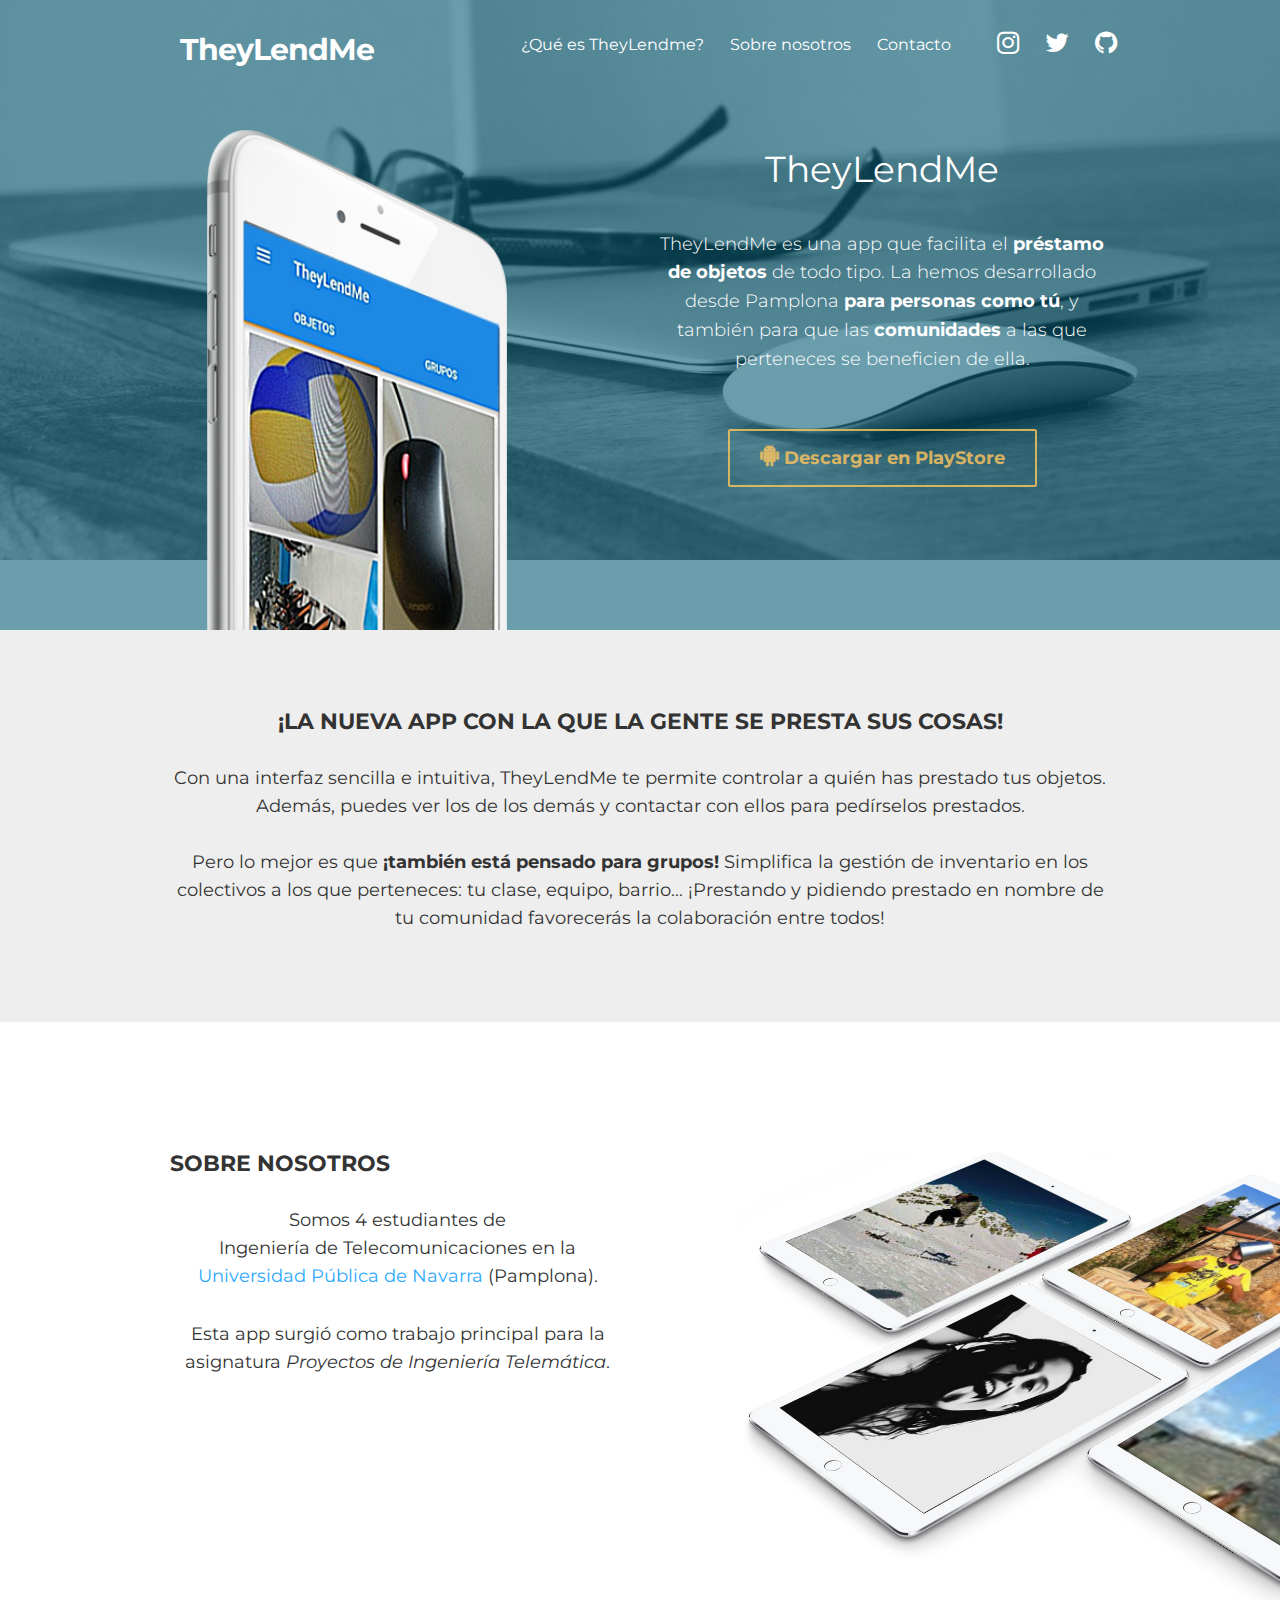
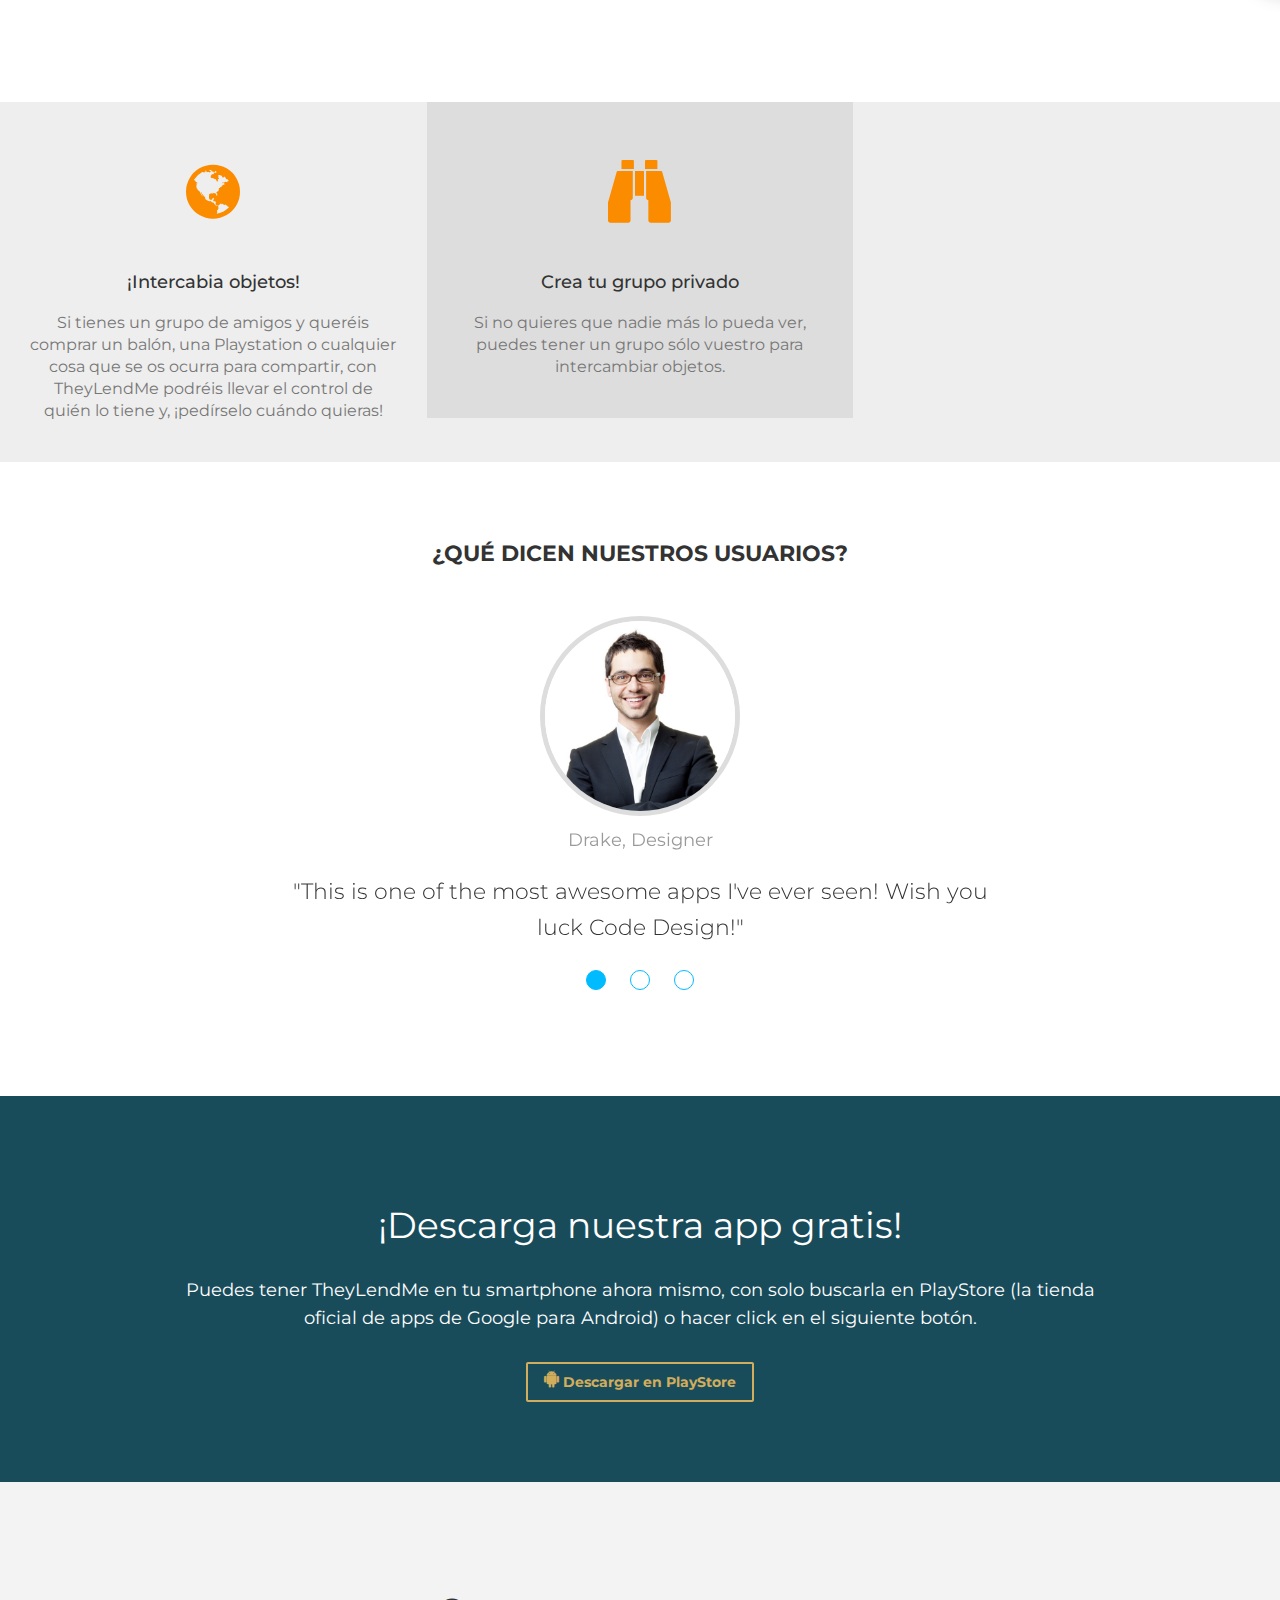
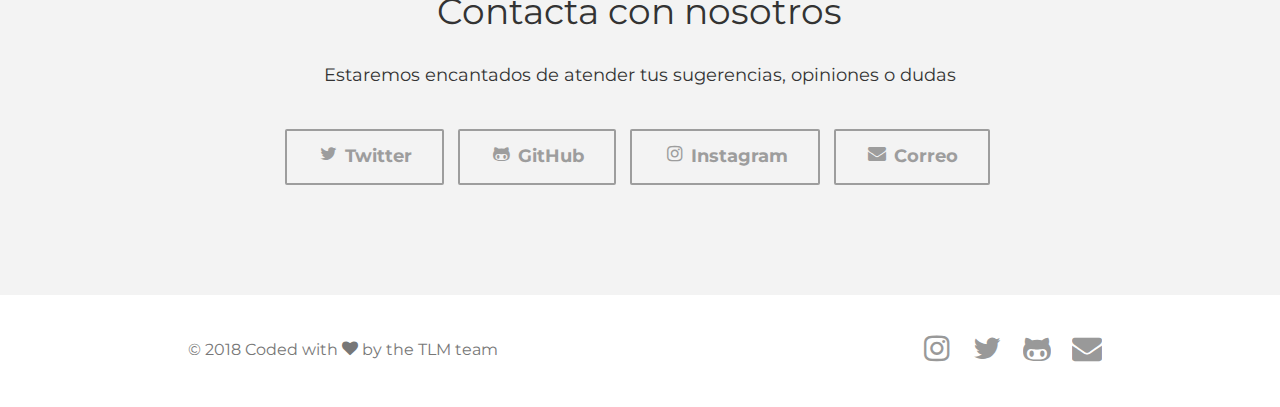
==== index.html @ 51af1e16 "Merge pull request #2 from calvo111979/patch-3" ====
<!doctype html>
<html lang="es">
<head>
	<meta charset="utf-8" />
	<link rel="icon" type="image/png" href="img/favicon.ico">
	<meta http-equiv="X-UA-Compatible" content="IE=edge,chrome=1" />
	
	<title>TheyLendMe</title>

	<meta content='width=device-width, initial-scale=1.0, maximum-scale=1.0, user-scalable=0' name='viewport' />
    <meta name="viewport" content="width=device-width" />
    <link href="css/bootstrap.css" rel="stylesheet" />
    <link href="css/landing-page.css" rel="stylesheet"/>
    <link href="https://maxcdn.bootstrapcdn.com/font-awesome/4.2.0/css/font-awesome.min.css" rel="stylesheet">
</head>

<body class="landing-page">

<nav class="navbar navbar-transparent navbar-top" role="navigation">
    <div class="container">
    <!-- Brand and toggle get grouped for better mobile display -->
    <div class="navbar-header">
      <button id="menu-toggle" type="button" class="navbar-toggle" data-toggle="collapse" data-target="#example">
        <span class="sr-only">Toggle navigation</span>
        <span class="icon-bar bar1"></span>
        <span class="icon-bar bar2"></span>
        <span class="icon-bar bar3"></span>
      </button>
      <a href="#">
                   <div class="logo-container">
                        <div class="logo">
                            <!-- you logо img -->
                        </div>
                        <div class="brand">
                         TheyLendMe
                        </div>
                    </div>
              </a>
    </div>

    <!-- Collect the nav links, forms, and other content for toggling -->
    <div class="collapse navbar-collapse" id="example" >
      <ul class="nav navbar-nav navbar-right">

              <li>
                  <a href="#que-es">
                      ¿Qué es TheyLendme?
                  </a>
              </li>
              <li>
                  <a href="#sobre-nosotros">
                      Sobre nosotros
                  </a>
              </li>
              <li>
                  <a href="#contacto">
                      Contacto
                  </a>
              </li>

            <li>
                <a href="https://instagram.com/theylendme"> 
                    <i class="fa fa-instagram"></i>
                </a>
            </li>
             <li>
                <a href="https://twitter.com/theylendme"> 
                    <i class="fa fa-twitter"></i>
                </a>
            </li>
              <li>
                <a href="https://github.com/theylendme"> 
                    <i class="fa fa-github"></i>
                </a>
            </li>
       </ul>
    </div><!-- /.navbar-collapse -->
  </div>
</nav>

    <div class="parallax filter-gradient blue" data-color="blue">
        <div class="parallax-background">
            <img src="img/bg.jpg">
        </div>
        <div class= "container"> 
            <div class="row">
                <div class="col-sm-5 hidden-xs">
                    <div class="parallax-image">
                        <img src="img/app.png"/>
                    </div>
                </div>
                <div class="col-sm-6 col-xs-offset-1">
                    <div class="description" style="text-align: center;">
                        <h2>TheyLendMe</h2>
                        <br>
                        <h5>TheyLendMe es una app que facilita el <b>préstamo de objetos</b> de todo tipo. La hemos desarrollado desde Pamplona <b>para personas como tú</b>, y también para que las <b>comunidades</b> a las que perteneces se beneficien de ella.</h5>
                    </div>
                    <div class="buttons" style="text-align: center;">
                        <a href="https://play.google.com/store/apps/details?id=com.TheyLendMe.tlm">
                            <button class="btn btn-success btn-lg">
                                <i class="fa fa-lg fa-android"></i> Descargar en PlayStore
                            </button>
                        </a>
                    </div>
                </div>
            </div>
        </div>
    </div>

    <div class="section section-gray section-clients" id="que-es">
        <div class="container text-center">
            <h4 class="header-text">¡La nueva app con la que la gente se presta sus cosas!</h4>
            <p>
              Con una interfaz sencilla e intuitiva, TheyLendMe te permite controlar a quién has prestado tus objetos. Además, puedes ver los de los demás y contactar con ellos para pedírselos prestados.
              <br><br>
              Pero lo mejor es que <b>¡también está pensado para grupos!</b> Simplifica la gestión de inventario en los colectivos a los que perteneces: tu clase, equipo, barrio... ¡Prestando y pidiendo prestado en nombre de tu comunidad favorecerás la colaboración entre todos!<br>
            </p>
        </div>
    </div>
    
    <div class="section section-presentation" id="sobre-nosotros">
        <div class="container">
            <div class="row">
                <div class="col-md-6">
                    <div class="description">
                            <h4 class="header-text">Sobre nosotros</h4>
                            <p style="text-align: center">Somos 4 estudiantes de<br>Ingeniería de Telecomunicaciones en la<br><a href="https://www.unavarra.es/">Universidad Pública de Navarra</a> (Pamplona).</p>
                            <p style="text-align: center">Esta app surgió como trabajo principal para la asignatura <i>Proyectos de Ingeniería Telemática</i>.<p>
                    </div>
                </div>
                <div class="col-md-5 col-md-offset-1 hidden-xs">
                    <img src="img/us.jpg"/>
                </div>
            </div>
        </div>
    </div> 

    <div class="section section-features section-no-padding">
        <div class="container-fluid">
            <div class="row">
                <div class="col-md-4 grayblock2">
                    <div class="card card-orange">
                        <div class="icon">
                            <i class="fa fa-globe"></i>
                        </div>
                        <div class="text">
                            <h4>¡Intercabia objetos!</h4>
                            <p>Si tienes un grupo de amigos y queréis comprar un balón, una Playstation o cualquier cosa que se os ocurra para compartir, con TheyLendMe podréis llevar el control de quién lo tiene y, ¡pedírselo cuándo quieras!</p>
                        </div>
                    </div>
                </div>
                <div class="col-md-4 grayblock">
                    <div class="card card-orange">
                        <div class="icon">
                            <i class="fa fa-binoculars"></i>
                        </div>
                        <h4>Crea tu grupo privado</h4>
                        <p>Si no quieres que nadie más lo pueda ver, puedes tener un grupo sólo vuestro para intercambiar objetos.</p>
                    </div>
		 </div>
            </div>
        </div>
    </div>



    <div class="section section-testimonial">
        <div class="container">
                <h4 class="header-text text-center">¿Qué dicen nuestros usuarios?</h4>
                <div id="carousel-example-generic" class="carousel fade" data-ride="carousel">
                  <!-- Wrapper for slides -->
                    <div class="carousel-inner" role="listbox">
                        <div class="item">
                            <div class="mask">
                                <img src="img/face1.jpg">
                            </div>
                            <div class="carousel-testimonial-caption">
                                    <p>Jay Z, Producer</p>
                                    <h3>"I absolutely love your app! It's truly amazing and looks awesome!"</h3>
                                    
                            </div>
                        </div>
                        <div class="item active">
                            <div class="mask">
                                <img src="img/face2.jpg">
                            </div>
                            <div class="carousel-testimonial-caption">
                                    <p>Drake, Designer</p>
                                    <h3>"This is one of the most awesome apps I've ever seen! Wish you luck Code Design!"</h3>
                                   
                            </div>
                        </div>
                        <div class="item">
                            <div class="mask">
                                <img src="img/face3.jpg">
                            </div>
                            <div class="carousel-testimonial-caption">
                                    <p>Jack Ross, Musician</p>
                                    <h3>"Loving this! Just picked it up the other day. Thank you for the work you put into this."</h3>
                                   
                            </div>
                        </div>
                    </div>
                     <ol class="carousel-indicators carousel-indicators-blue">
                        <li data-target="#carousel-example-generic" data-slide-to="0" class="active"></li>
                        <li data-target="#carousel-example-generic" data-slide-to="1"></li>
                        <li data-target="#carousel-example-generic" data-slide-to="2"></li>
                    </ol>
                </div>
        
        </div>
    </div>

    <div class="section section-no-padding">
        <div class="full-background filter-gradient blue" style="background-image:url('img/bg.jpg');">
            <div class="container">
                <div class="info">
                <h2>¡Descarga nuestra app gratis!</h2>
                <p>Puedes tener TheyLendMe en tu smartphone ahora mismo, con solo buscarla en PlayStore (la tienda oficial de apps de Google para Android) o hacer click en el siguiente botón.</p><br>
                <a href="https://play.google.com/store/apps/details?id=com.TheyLendMe.tlm" class="btn btn-success">
                    <i class="fa fa-lg fa-android"></i> <b>Descargar en PlayStore</b>
                </a>
                </div>
            </div>
        </div>
    </div>

<div class="section section-contact" id="contacto">
    <div class="container text-center">
        <div class="row">
            <div class="col-lg-10 col-lg-offset-1">
                <h2>Contacta con nosotros</h2>
                <p>Estaremos encantados de atender tus sugerencias, opiniones o dudas</p>
                <ul class="list-inline banner-social-buttons">
                    <li>
                        <a href="https://twitter.com/theylendme" class="btn btn-default btn-lg"><i class="fa fa-twitter fa-fw"></i> <span class="network-name">Twitter</span></a>
                    </li>
                    <li>
                        <a href="https://github.com/theylendme" class="btn btn-default btn-lg"><i class="fa fa-github-alt fa-fw"></i> <span class="network-name">GitHub</span></a>
                    </li>
                    <li>
                        <a href="https://instagram.com/theylendme" class="btn btn-default btn-lg"><i class="fa fa-instagram fa-fw"></i> <span class="network-name">Instagram</span></a>
                    </li>
                    <li>
                        <a href="mailto:theylendme@pm.me" class="btn btn-default btn-lg"><i class="fa fa-envelope fa-fw"></i> <span class="network-name">Correo</span></a>
                    </li>
                </ul>
            </div>
        </div>
    </div>
</div>
    
    <footer class="footer">
        <div class="container">
            <nav class="pull-left copyright">
                &copy; 2018 Coded with <i class="fa fa-heart"></i> by the TLM team</a>
            </nav>
            <div class="social-area pull-right">
                    <a href="https://instagram.com/theylendme" class="btn btn-social btn-simple"><i class="fa fa-instagram fa-fw"></i> <span class="network-name"></span></a>
                    <a href="https://twitter.com/theylendme" class="btn btn-social btn-simple"><i class="fa fa-twitter fa-fw"></i> <span class="network-name"></span></a>
                    <a href="https://github.com/theylendme" class="btn btn-social btn-simple"><i class="fa fa-github-alt fa-fw"></i> <span class="network-name"></span></a>
                    <span class="network-name"></span></a>
                    <a href="mailto:theylendme@pm.me" class="btn btn-social btn-simple"><i class="fa fa-envelope fa-fw"></i> <span class="network-name"></span></a>
            </div>
        </div>
    </footer>

</body>
    <script src="js/jquery-1.10.2.js" type="text/javascript"></script>
	<script src="js/jquery-ui-1.10.4.custom.min.js" type="text/javascript"></script>

	<script src="js/bootstrap.js" type="text/javascript"></script>

    <script type="text/javascript">
        var big_image;
        $().ready(function(){

            responsive = $(window).width();
            
            if (responsive >= 768){
                big_image = $('.parallax-background').find('img');
                console.log(big_image);
                $(window).on('scroll',function(){           
                    parallax();
                });
            }

            $('.selector').click(function() {
                SelectColor(this);
            });              
        });
        
       var parallax = function() {
            var current_scroll = $(this).scrollTop();
            
            oVal = ($(window).scrollTop() / 3); 
            big_image.css('top',oVal);
        };
    </script>
	<script src="js/SmoothScroll.js"></script>
</html>
---- css/landing-page.css ----
@import url(http://fonts.googleapis.com/css?family=Montserrat:400,700);
/*           Font Smoothing      */
h1, .h1, h2, .h2, h3, .h3, h4, .h4, h5, .h5, h6, .h6, p, .navbar, .brand, .btn-simple, a, .td-name, td {
  -moz-osx-font-smoothing: grayscale;
  -webkit-font-smoothing: antialiased;
  font-family:'Montserrat', sans-serif;
}

h1, .h1, h2, .h2, h3, .h3, h4, .h4 {
  font-weight: 400;
  margin: 30px 0 10px;
}

h1, .h1 {
  font-size: 52px;
}

h2, .h2 {
  font-size: 36px;
}

h3, .h3 {
  font-size: 28px;
  margin: 20px 0 10px;
}

h4, .h4 {
  font-size: 22px;
  line-height: 30px;
}

h5, .h5 {
  font-size: 18px;
  margin-bottom: 15px;
}

h6, .h6 {
  font-size: 14px;
  font-weight: 600;
  text-transform: uppercase;
}

p {
  font-size: 16px;
  line-height: 1.5;
}

/*     General overwrite     */
body {
  font-family:'Montserrat', sans-serif;
}

a {
  color: #2ca8ff;
}
a:hover, a:focus {
  color: #109cff;
  text-decoration: none;
}

a:focus, a:active {
  outline: 0;
}

.navbar {
  -webkit-transition: all 300ms linear;
  -moz-transition: all 300ms linear;
  -o-transition: all 300ms linear;
  -ms-transition: all 300ms linear;
  transition: all 300ms linear;
}


.btn {border-radius:2px!important;}

.btn-hover, i {
  -webkit-transition: all 150ms linear;
  -moz-transition: all 150ms linear;
  -o-transition: all 150ms linear;
  -ms-transition: all 150ms linear;
  transition: all 150ms linear;
}

.fa {
  text-align: center;
}

.fa:before {
vertical-align: middle;
}

.btn {
  border-width: 2px;
  background-color: transparent;
  font-weight: 400;
  opacity: 0.8;
  filter: alpha(opacity=80);
  padding: 8px 16px;
  border-color: #888888;
  color: #888888;
}
.btn:hover, .btn:focus, .btn:active, .btn.active, .open > .btn.dropdown-toggle {
  background-color: transparent;
  color: #777777;
  border-color: #777777;
}
.btn:disabled, .btn[disabled], .btn.disabled {
  background-color: transparent;
  border-color: #888888;
}
.btn.btn-fill {
  color: white;
  background-color: #888888;
  opacity: 1;
  filter: alpha(opacity=100);
}
.btn.btn-fill:hover, .btn.btn-fill:focus, .btn.btn-fill:active, .btn.btn-fill.active, .open > .btn.btn-fill.dropdown-toggle {
  background-color: #777777;
  color: white;
}
.btn.btn-fill .caret {
  border-top-color: white;
}
.btn .caret {
  border-top-color: #888888;
}
.btn:hover, .btn:focus {
  opacity: 1;
  filter: alpha(opacity=100);
  outline: 0 !important;
}
.btn:active, .btn.active, .open > .btn.dropdown-toggle {
  -webkit-box-shadow: none;
  box-shadow: none;
  outline: 0 !important;
}
.btn.btn-icon {
  padding: 8px;
}

.btn-primary {
  border-color: #3472f7;
  color: #3472f7;
}
.btn-primary:hover, .btn-primary:focus, .btn-primary:active, .btn-primary.active, .open > .btn-primary.dropdown-toggle {
  background-color: transparent;
  color: #1d62f0;
  border-color: #1d62f0;
}
.btn-primary:disabled, .btn-primary[disabled], .btn-primary.disabled {
  background-color: transparent;
  border-color: #3472f7;
}
.btn-primary.btn-fill {
  color: white;
  background-color: #3472f7;
  opacity: 1;
  filter: alpha(opacity=100);
}
.btn-primary.btn-fill:hover, .btn-primary.btn-fill:focus, .btn-primary.btn-fill:active, .btn-primary.btn-fill.active, .open > .btn-primary.btn-fill.dropdown-toggle {
  background-color: #1d62f0;
  color: white;
}
.btn-primary.btn-fill .caret {
  border-top-color: white;
}
.btn-primary .caret {
  border-top-color: #3472f7;
}

.btn-success {
  border-color: #ffc65d;
  color: #ffc65d;
}
.btn-success:hover, .btn-success:focus, .btn-success:active, .btn-success.active, .open > .btn-success.dropdown-toggle {
  background-color: transparent;
  color: #ffc65d;
  border-color: #ffc65d;
}
.btn-success:disabled, .btn-success[disabled], .btn-success.disabled {
  background-color: transparent;
  border-color: #ffc65d;
}
.btn-success.btn-fill {
  color: white;
  background-color: #ffc65d;
  opacity: 1;
  filter: alpha(opacity=100);
}
.btn-success.btn-fill:hover, .btn-success.btn-fill:focus, .btn-success.btn-fill:active, .btn-success.btn-fill.active, .open > .btn-success.btn-fill.dropdown-toggle {
  background-color: #ffc65d;
  color: white;
}
.btn-success.btn-fill .caret {
  border-top-color: white;
}
.btn-success .caret {
  border-top-color: #ffc65d;
}

.btn-info {
  border-color: #2ca8ff;
  color: #2ca8ff;
}
.btn-info:hover, .btn-info:focus, .btn-info:active, .btn-info.active, .open > .btn-info.dropdown-toggle {
  background-color: transparent;
  color: #109cff;
  border-color: #109cff;
}
.btn-info:disabled, .btn-info[disabled], .btn-info.disabled {
  background-color: transparent;
  border-color: #2ca8ff;
}
.btn-info.btn-fill {
  color: white;
  background-color: #2ca8ff;
  opacity: 1;
  filter: alpha(opacity=100);
}
.btn-info.btn-fill:hover, .btn-info.btn-fill:focus, .btn-info.btn-fill:active, .btn-info.btn-fill.active, .open > .btn-info.btn-fill.dropdown-toggle {
  background-color: #109cff;
  color: white;
}
.btn-info.btn-fill .caret {
  border-top-color: white;
}
.btn-info .caret {
  border-top-color: #2ca8ff;
}

.btn-warning {
  border-color: #FFA17F;
  color: #FFA17F;
}
.btn-warning:hover, .btn-warning:focus, .btn-warning:active, .btn-warning.active, .open > .btn-warning.dropdown-toggle {
  background-color: transparent;
  color: #ff967f;
  border-color: #ff967f;
}
.btn-warning:disabled, .btn-warning[disabled], .btn-warning.disabled {
  background-color: transparent;
  border-color: #ff9500;
}
.btn-warning.btn-fill {
  color: white;
  background-color: #FFA17F;
  opacity: 1;
  filter: alpha(opacity=100);
}
.btn-warning.btn-fill:hover, .btn-warning.btn-fill:focus, .btn-warning.btn-fill:active, .btn-warning.btn-fill.active, .open > .btn-warning.btn-fill.dropdown-toggle {
  background-color: #ff967f;
  color: white;
}
.btn-warning.btn-fill .caret {
  border-top-color: white;
}
.btn-warning .caret {
  border-top-color: #ff9500;
}

.btn-danger {
  border-color: #E01724;
  color: #E01724;
}
.btn-danger:hover, .btn-danger:focus, .btn-danger:active, .btn-danger.active, .open > .btn-danger.dropdown-toggle {
  background-color: transparent;
  color: #C91420;
  border-color: #C91420;
}
.btn-danger:disabled, .btn-danger[disabled], .btn-danger.disabled {
  background-color: transparent;
  border-color: #E01724;
}
.btn-danger.btn-fill {
  color: white;
  background-color: #E01724;
  opacity: 1;
  filter: alpha(opacity=100);
}
.btn-danger.btn-fill:hover, .btn-danger.btn-fill:focus, .btn-danger.btn-fill:active, .btn-danger.btn-fill.active, .open > .btn-danger.btn-fill.dropdown-toggle {
  background-color: #C91420;
  color: white;
}
.btn-danger.btn-fill .caret {
  border-top-color: white;
}
.btn-danger .caret {
  border-top-color: #E01724;
}

.btn-neutral {
  border-color: white;
  color: white;
}
.btn-neutral:hover, .btn-neutral:focus, .btn-neutral:active, .btn-neutral.active, .open > .btn-neutral.dropdown-toggle {
  background-color: transparent;
  color: white;
  border-color: white;
}
.btn-neutral:disabled, .btn-neutral[disabled], .btn-neutral.disabled {
  background-color: transparent;
  border-color: white;
}
.btn-neutral.btn-fill {
  color: white;
  background-color: white;
  opacity: 1;
  filter: alpha(opacity=100);
}
.btn-neutral.btn-fill:hover, .btn-neutral.btn-fill:focus, .btn-neutral.btn-fill:active, .btn-neutral.btn-fill.active, .open > .btn-neutral.btn-fill.dropdown-toggle {
  background-color: white;
  color: white;
}
.btn-neutral.btn-fill .caret {
  border-top-color: white;
}
.btn-neutral .caret {
  border-top-color: white;
}
.btn-neutral:active, .btn-neutral.active, .open > .btn-neutral.dropdown-toggle {
  background-color: white;
  color: #888888;
}
.btn-neutral.btn-fill, .btn-neutral.btn-fill:hover, .btn-neutral.btn-fill:focus {
  color: #888888;
}
.btn-neutral.btn-simple:active, .btn-neutral.btn-simple.active {
  background-color: transparent;
}

.btn:disabled, .btn[disabled], .btn.disabled {
  opacity: 0.5;
  filter: alpha(opacity=50);
}

.btn-round {
  border-width: 1px;
  border-radius: 30px !important;
  padding: 9px 18px;
}
.btn-round.btn-icon {
  padding: 9px;
}

.btn-simple {
  border: 0;
  font-size: 16px;
  padding: 8px 16px;
}
.btn-simple.btn-icon {
  padding: 8px;
}

.btn-lg {
  font-size: 18px;
  border-radius: 6px;
  padding: 14px 30px;
  font-weight: 700;
}
.btn-lg.btn-round {
  padding: 15px 30px;
}
.btn-lg.btn-simple {
  padding: 16px 30px;
}

.btn-sm {
  font-size: 12px;
  border-radius: 3px;
  padding: 5px 10px;
}
.btn-sm.btn-round {
  padding: 6px 10px;
}
.btn-sm.btn-simple {
  padding: 7px 10px;
}

.btn-xs {
  font-size: 12px;
  border-radius: 3px;
  padding: 1px 5px;
}
.btn-xs.btn-round {
  padding: 2px 5px;
}
.btn-xs.btn-simple {
  padding: 3px 5px;
}

.btn-wd {
  min-width: 140px;
}

.btn-group.select {
  width: 100%;
}

.btn-group.select .btn {
  text-align: left;
}

.btn-group.select .caret {
  position: absolute;
  top: 50%;
  margin-top: -1px;
  right: 8px;
}

.fa-lg {
  vertical-align: 0!important;
}

.section {
  padding: 30px 0;
  position: relative;
  background-color: #FFFFFF;
}

.section-gray {
  background-color: #EEEEEE;
}

.section-white {
  background-color: #FFFFFF;
}

.navbar-header {
	padding: 10px 0; 
}

.navbar {
  border: 0;
  font-size: 16px;
}
.navbar .navbar-brand {
  font-weight: 600;
  margin: 5px 0px;
  padding: 20px 15px;
  font-size: 20px;
}
.navbar .navbar-nav > li > a {
  padding: 10px 10px;
  margin: 15px 3px;
}
.navbar .navbar-nav > li > a.btn {
  margin: 15px 3px;
  padding: 8px 16px;
}
.navbar .navbar-nav > li > a.btn-round {
  margin: 16px 3px;
}
.navbar .navbar-nav > li > a [class^="fa"] {
  font-size: 26px;
  position: relative;
  top: -5px;
  left: 20px;
}
.navbar .btn {
  margin: 15px 3px;
  font-size: 14px;
}
.navbar .btn-simple {
  font-size: 16px;
}

.navbar-transparent a{
  color: white;
  opacity: 1;
  filter: alpha(opacity=100);
}
.navbar-transparent a:hover {
  opacity: 0.8;
  filter: alpha(opacity=80);
}

.navbar-transparent .navbar-nav > .active > a,
.navbar-transparent .navbar-nav > .active > a:hover,
.navbar-transparent .navbar-nav > .active > a:focus,
.navbar-transparent .navbar-nav > li > a:hover,
.navbar-transparent .navbar-nav > li > a:focus, [class*="navbar-ct"] .navbar-nav > .active > a,
[class*="navbar-ct"] .navbar-nav > .active > a:hover,
[class*="navbar-ct"] .navbar-nav > .active > a:focus,
[class*="navbar-ct"] .navbar-nav > li > a:hover,
[class*="navbar-ct"] .navbar-nav > li > a:focus {
  background-color: transparent;
  border-radius: 3px;
  color: white;
}
.navbar-transparent .navbar-nav > .dropdown > a .caret,
.navbar-transparent .navbar-nav > .dropdown > a:hover .caret,
.navbar-transparent .navbar-nav > .dropdown > a:focus .caret, [class*="navbar-ct"] .navbar-nav > .dropdown > a .caret,
[class*="navbar-ct"] .navbar-nav > .dropdown > a:hover .caret,
[class*="navbar-ct"] .navbar-nav > .dropdown > a:focus .caret {
  border-bottom-color: white;
  border-top-color: white;
}
.navbar-transparent .navbar-nav > .open > a,
.navbar-transparent .navbar-nav > .open > a:hover,
.navbar-transparent .navbar-nav > .open > a:focus, [class*="navbar-ct"] .navbar-nav > .open > a,
[class*="navbar-ct"] .navbar-nav > .open > a:hover,
[class*="navbar-ct"] .navbar-nav > .open > a:focus {
  background-color: transparent;
  color: white;
  opacity: 1;
  filter: alpha(opacity=100);
}
.navbar-transparent .btn-default, [class*="navbar-ct"] .btn-default {
  color: white;
  border-color: white;
}
.navbar-transparent .btn-default.btn-fill, [class*="navbar-ct"] .btn-default.btn-fill {
  color: #9a9a9a;
  background-color: white;
  opacity: 0.9;
  filter: alpha(opacity=90);
}
.navbar-transparent .btn-default.btn-fill:hover,
.navbar-transparent .btn-default.btn-fill:focus,
.navbar-transparent .btn-default.btn-fill:active,
.navbar-transparent .btn-default.btn-fill.active,
.navbar-transparent .open .dropdown-toggle.btn-fill.btn-default, [class*="navbar-ct"] .btn-default.btn-fill:hover,
[class*="navbar-ct"] .btn-default.btn-fill:focus,
[class*="navbar-ct"] .btn-default.btn-fill:active,
[class*="navbar-ct"] .btn-default.btn-fill.active,
[class*="navbar-ct"] .open .dropdown-toggle.btn-fill.btn-default {
  border-color: white;
  opacity: 1;
  filter: alpha(opacity=100);
}

.navbar-transparent .dropdown-menu .divider {
  background-color: rgba(255, 255, 255, 0.2);
}

.footer {
  background-color: white;
  line-height: 20px;
}
.footer nav > ul {
  list-style: none;
  margin: 0;
  padding: 0;
  font-weight: normal;
}
.footer nav > ul a:not(.btn) {
  color: #9a9a9a;
  display: block;
  margin-bottom: 3px;
}
.footer nav > ul a:not(.btn):hover, .footer nav > ul a:not(.btn):focus {
  color: #777777;
}
.footer .social-area {
  text-align: center;
}
.footer .social-area h5 {
  padding-bottom: 15px;
}
.footer .social-area > a:not(.btn) {
  color: #9a9a9a;
  display: inline-block;
  vertical-align: top;
  padding: 10px 5px;
  font-size: 20px;
  font-weight: normal;
  line-height: 20px;
  text-align: center;
}
.footer .social-area > a:not(.btn):hover, .footer .social-area > a:not(.btn):focus {
  color: #777777;
}
.footer .copyright {
  color: #777777;
  padding: 10px 15px;
  margin: 15px 3px;
  line-height: 20px;
  text-align: center;
  font-size: 16px;
}
.footer hr {
  border-color: #dddddd;
}
.footer .title {
  color: #777777;
}

.footer:not(.footer-big) nav > ul {
  font-size: 16px;
}
.footer:not(.footer-big) nav > ul li {
  margin-left: 20px;
  float: left;
}
.footer:not(.footer-big) nav > ul a {
  padding: 10px 0px;
  margin: 15px 10px 15px 0px;
}

.footer-default {
  background-color: whitesmoke;
}

.btn-social {
  opacity: 0.85;
  padding: 8px 9px;
}
.btn-social .fa {
  font-size: 18px;
  vertical-align: middle;
  display: inline-block;
}
.btn-social.btn-simple {
  padding: 20px 5px;
  font-size: 16px;
}
.btn-social.btn-simple .fa {
  font-size: 30px;
  position: relative;
  top: -2px;
  width: 36px;
}


.border-top{
  border-top: 1px solid #e2e2e2;
}

.parallax .parallax-image  {
  width: 100%;
  position: relative;
  height: 100%;
 
}


.landing-page p{
  margin-top: 30px;
  line-height: 28px;
  font-size: 18px;
  font-weight: 400;
}
.landing-page .section-description h5 {
  margin-top: 40px;
}
.landing-page .img-container {
  border-radius: 10px;
  overflow: hidden;
}
.landing-page .img-container img {
  width: 100%;
}
.landing-page .section-testimonials .carousel-control {
  left: -70px;
}
.landing-page .section-testimonials .carousel-control .fa {
  top: 40%;
}
.landing-page .section-testimonials .carousel-control.right {
  right: -40px;
  left: auto;
}
.landing-page .section-clients {
  padding: 80px 0;
}
.landing-page .section-clients .info .icon {
  background: transparent;
}
.landing-page .section-clients .icon i {
  color: #AAAAAA;
}
.landing-page .section-clients h3 {
  margin-top: 10px;
}
.landing-page .social-line {
  border-bottom: 1px solid #dddddd;
}


.landing-page .carousel-indicators {
  bottom: -50px;
}
.landing-page .carousel-indicators li {
  margin: 1px 10px;
  border-color: #888888;
}
.landing-page .carousel-indicators .active{
  background-color: #888888;
  margin: 1px 10px;
}
.landing-page .carousel-indicators.carousel-indicators-blue li {
  border-color: #00bbff;
}
.landing-page .carousel-indicators.carousel-indicators-blue .active {
  background-color: #00bbff;
}
.landing-page .carousel-indicators.carousel-indicators-green li {
  border-color: #3ABE41;
}
.landing-page .carousel-indicators.carousel-indicators-green .active {
  background-color: #3ABE41;
}
.landing-page .carousel-indicators.carousel-indicators-orange li {
  border-color: #FFA17F;
}
.landing-page .carousel-indicators.carousel-indicators-orange .active {
  background-color: #FFA17F;
}
.landing-page .carousel-indicators.carousel-indicators-red li {
  border-color: #E01724;
}
.landing-page .carousel-indicators.carousel-indicators-red .active {
  background-color: #E01724;
}
.landing-page .carousel-inner > .item > img,
.landing-page .carousel-inner > .item > a > img {
  display: block;
  margin: 0 auto;
  height: auto;
}
.landing-page .carousel.fade {
  opacity: 1;
}
.landing-page .carousel.fade .item {
  -moz-transition: opacity ease-in-out .7s;
  -o-transition: opacity ease-in-out .7s;
  -webkit-transition: opacity ease-in-out .7s;
  transition: opacity ease-in-out .7s;
  left: 0 !important;
  opacity: 0;
  top: 0;
  position: absolute;
  width: 100%;
  display: block !important;
  z-index: 1;
}
.landing-page .carousel.fade .item:first-child {
  top: auto;
  position: relative;
}
.landing-page .carousel.fade .item.active {
  opacity: 1;
  -moz-transition: opacity ease-in-out .7s;
  -o-transition: opacity ease-in-out .7s;
  -webkit-transition: opacity ease-in-out .7s;
  transition: opacity ease-in-out .7s;
  z-index: 2;
}


.carousel-indicators li.active {
  width: 20px;
  height: 20px;
  margin: 0;
}

.carousel-indicators li {
  width: 20px;
  height: 20px;
  margin: 0;
}


.logo-container .logo{
    overflow: hidden;
    border-radius: 50%;
    border: 0px solid #333333;
    width: 50px; 
    float: left;
}

.logo-container .brand{
    color: #FFFFFF;
    line-height: 30px;
    float: left;
    margin-left: 10px;
    margin-top: 5px;
    height: 50px;
	font-size: 30px;
	letter-spacing: -1px;
	font-weight: 700;
}
.logo-container{
    margin-top: 10px;
}
.logo-container .logo img{
    width: 100%;
}

.landing-page .container, .landing-page-2 .container, .landing-page-3 .container{
  max-width: 970px;
} 

 .header-text{
      text-transform: uppercase;
      font-weight: 700;
      color: #333;
      margin: 0 0 20px;
      font-size: 22px;
      position: relative;
      line-height: 24px;
}

.landing-page .navbar-top {
  position: absolute;
  top: 0;
  right: 0;
  left: 0;
  z-index: 1030;
}

.landing-page .parallax {
  width: 100%;
  height: 630px;
  overflow: hidden;
  display: block;
  background-size: 100%;
}

.landing-page .parallax .container{
  z-index: 2;
  position: absolute;
  top: 0;
  margin-left: auto;
  margin-right: auto;
  left: 0;
  right: 0;
}

.filter-gradient{
  position: relative;
}
.filter-gradient:after{
    background-size: 2000px;
    position: absolute;
    left: 0;
    top: 0;
    width: 100%;
    height: 100%;
    display: block;
    z-index: 1;
    content: "";
}
.filter-gradient.gray:after{
  background: rgba(0, 0, 0, 0.6) ;
  filter:progid:DXImageTransform.Microsoft.gradient(startColorstr=#99000000,endColorstr=#99000000);
}
.filter-gradient.blue:after{
  background: rgba(8, 93, 118, 0.6);
  filter:progid:DXImageTransform.Microsoft.gradient(startColorstr=#99085D76,endColorstr=#99085D76);
}
.filter-gradient.green:after{
  background: rgba(32, 84, 21, 0.6);
  filter:progid:DXImageTransform.Microsoft.gradient(startColorstr=#99205415,endColorstr=#99205415);
}
.filter-gradient.orange:after{
  background: rgba(116, 43, 17, 0.6);
  filter:progid:DXImageTransform.Microsoft.gradient(startColorstr=#99742B11,endColorstr=#99742B11);
}
.filter-gradient.red:after{
  background: rgba(169, 10, 10, 0.6);
  filter:progid:DXImageTransform.Microsoft.gradient(startColorstr=#99A90A0A,endColorstr=#99A90A0A);
}

.section-no-padding{
  padding-bottom: 0;
}
.landing-page .footer{
  padding: 20px 0;
}
.landing-page .parallax .parallax-background{
  position: relative;
  z-index: 1;
  width: 100%;
  height: 100%;
}
.landing-page .parallax .parallax-background img{
  width: 100%;
  height: auto;
  position: relative;
}
.landing-page .parallax .parallax-image{
  width: 300px;
  margin: 0 auto;
  padding-top: 130px;
}

.landing-page .parallax .parallax-image img {
  width: 100%;
  height: auto;
}

.landing-page .parallax .parallax-image .screen {
  position: absolute;
  z-index: 3;
}

.landing-page .parallax .description{
  padding-top: 120px;
  color: white;
}

.landing-page .parallax .description h5 {
  line-height: 1.6;
  font-weight: 300;
}

.landing-page .parallax .buttons{
  width: 100%;
  display: inline-block;
  margin-top: 40px;
  }

  .landing-page .parallax .buttons .btn-simple{
    font-size: 30px;
  }

  .landing-page .logos {
    width: 100%;
    margin: 0 auto;
    text-align: center;
  }
  .landing-page .logos ul{
    display: block;
    width: 100%;
    margin: 0px auto;
    padding-top: 48px;
  }
   .landing-page .logos li{
    display: inline-block;
    margin: 0 17px;
   }

   .landing-page .section-presentation {
    overflow: hidden;
    width: 100%;
    margin-top: 30px;
   }

   .landing-page .section-presentation img{
    height: 460px;
   }

   .landing-page .section-presentation{
    margin: 100px 0 60px;

   }

   .landing-page .section-presentation .iphone-presentation {
    position: relative;
    margin: 0 auto;
    width: 100%;
    height: auto;
   }

   .landing-page .full-background {
    background-position: 50% 50%;
    background-repeat: no-repeat;
    background-attachment: fixed;
    background-size: cover;
    background-color: #333;
    color: white;
    width: 100%;
    text-align: center;
   }
 
   .landing-page .full-background .info{
    position: relative;
    z-index: 20;
    padding: 80px 0;

  }
  .landing-page .full-background .info h1{
    font-size: 40px;
    font-weight: 300;
  }

   .landing-page .full-background .info  a{
    position: relative;
    z-index: 10;
    
    }

   .landing-page .full-background .info .btn-lg{
    margin-top: 40px;
    padding: 14px 80px;
   }

.section-demo {
  background: rgba(238, 238, 238, 0.5);
  padding: 150px 0 100px;
}

   .landing-page .section-demo a{
    margin-top: 20px;
   }

   .landing-page .carousel-inner{

  }

.landing-page .section-features {
  background: #eee;
}

   .landing-page .section-features {
        padding: 0;
        text-align: center;
   }
   .grayblock {
     background:rgba(204, 204, 204, 0.5);
     padding:30px;
   }
    .grayblock2 {
      padding:30px;
}

   .landing-page .section-features .card .icon i{
        font-size: 63px;
        color: #9a9a9a;
        width: 85px;
        height: 85px;
        line-height: 80px;
        text-align: center;
        border-radius: 50%;
        margin: 0 auto;
        margin-top: 20px;
   }#E01724

    .landing-page .section-features .card.card-blue{ 
      border-color: #CCE7F5;
    }
    .landing-page .section-features .card.card-blue .icon i{
      color:#00bbff;
    }
    .landing-page .section-features .card.card-green{
      border-color: #BDF8C0;
    }
    .landing-page .section-features .card.card-green .icon i{
      color:#3ABE41;
    }
    .landing-page .section-features .card.card-orange{ 
      border-color: #fb8c00;
    }
    .landing-page .section-features .card.card-orange .icon i{
      color:#fb8c00;
    }
     .landing-page .section-features .card.card-red{ 
      border-color: #FFBFC3;
    }
    .landing-page .section-features .card.card-red .icon i{
      color:#E01724;
    }
    .landing-page .section-features .card  h4{
        font-weight: 500;
        font-size: 18px;
        margin: 30px 0 -15px;
   }

   .landing-page .section-features .card  p{
        font-size: 16px;
        line-height: 22px;
        color: #777;
   }


   .landing-page .section-testimonial{
    position: relative;
    width: 100%;
    padding: 80px 0 50px;
  }
  .landing-page .section-testimonial .carousel{
    margin-top: 50px;
    
  }
    .landing-page .section-testimonial .carousel-inner .item .mask{
      width: 200px;
      height: 200px;
      border-radius: 50%;
      border: 5px solid #ddd;
      overflow: hidden;
      display: block;
      margin: 0 auto;
    }

   .landing-page .section-testimonial .carousel-inner .item img{
      width: 100%;
      height: auto;
      display: block;
   }

   .landing-page .section-testimonial .carousel-inner .item .carousel-testimonial-caption{
    text-align: center;
    max-width: 700px;
    margin: 0 auto;
   }

   .landing-page .section-testimonial .carousel-inner  h3{
    font-weight: 300;
    font-size: 22px;
    line-height: 36px;
   }

   .landing-page .section-testimonial .carousel-inner  p{
    margin-top: 10px;
    color: #9a9a9a;
   }

   .landing-page .section-testimonial .carousel-control {
    color: #333;
    text-shadow: none;
   }

.carousel.fade {
  margin-bottom: 60px;
}

   .landing-page .carousel.fade {
  opacity: 1;
}
.landing-page .carousel.fade .item {
  -moz-transition: opacity ease-in-out .7s;
  -o-transition: opacity ease-in-out .7s;
  -webkit-transition: opacity ease-in-out .7s;
  transition: opacity ease-in-out .7s;
  left: 0 !important;
  opacity: 0;
  top: 0;
  position: absolute;
  width: 100%;
  display: block !important;
  z-index: 1;
}
.landing-page .carousel.fade .item:first-child {
  top: auto;
  position: relative;
}
.landing-page .carousel.fade .item.active {
  opacity: 1;
  -moz-transition: opacity ease-in-out .7s;
  -o-transition: opacity ease-in-out .7s;
  -webkit-transition: opacity ease-in-out .7s;
  transition: opacity ease-in-out .7s;
  z-index: 2;
}

.landing-page .section-contact {
  position: relative;
  padding: 80px 0 80px;
  background-color: rgba(238, 238, 238, 0.7);
}

.banner-social-buttons {
  padding-top:30px;
}

@media (max-width: 767px){
  .nav > li{
    text-align: center;
  }
  .navbar-toggle .icon-bar{
    background: white;
  }
  .navbar-toggle{
    padding: 16px 10px;
  }
  .logo-container .logo{
    margin-left: 20px;
  }
  .landing-page .wrapper{
    text-align: center;
  }
  .landing-page .navbar-top{
    background: rgba(0, 0, 0, 0.75);
  }
  .landing-page .parallax {
    height: 560px;
    text-align: center;
  }

  .landing-page .parallax {
    background: #000;
  }

  .landing-page .parallax .parallax-background img {
    display: none;
  }


  .btn-lg {
    font-size: 16px;
    padding: 14px 10px;
  }


  h5, .h5 {
    font-size: 20px;
  }

  .col-xs-offset-1 {
    margin-left: 0;
  }

  .landing-page .parallax .description{
    padding-top: 100px;
  }
  .landing-page .parallax .buttons{
    margin: 20px 0;
  }
  .landing-page .logos li{
    display: block;
    margin-top: 10px;
  }
  .landing-page .logos ul{
    padding-top: 20px;
  }
  .landing-page .section-presentation{
    margin: 0;
  }
  .landing-page .section-presentation{
    height: auto;
  }
  .landing-page .carousel-indicators{
  /*  bottom: -30px;  */
  }
  .landing-page .carousel{
    min-height: 210px;
  }
  .footer nav.pull-left, .footer:not(.footer-big) nav > ul li, .pull-right {
    float: none !important;
  }

}

@media (min-width: 768px){
    .landing-page .navbar-top{
        padding-top: 10px;
    }
}


@media (max-width: 992px){
  .section-demo {
    text-align: center;
  }
}



.fixed-plugin{
    position: fixed;
    top:30px;
    right: 40px;
    z-index: 1031;
}
.fixed-plugin .fa-cog{
    color: #ccc;
    width: 100%;
}
.fixed-plugin .dropdown-menu {
  right: -10px;
  left: auto;
  top: 40px;
}
.fixed-plugin .dropdown-menu:after, .fixed-plugin .dropdown-menu:before{
    right: 10px;
    margin-left: auto;
    left: auto;
}
.fixed-plugin .fa-circle-thin{
    color: #FFFFFF;
}
.fixed-plugin .active .fa-circle-thin{
    color: #00bbff;
}
.fixed-plugin .dropdown-menu > li > a{
    padding-left: 10px;
    padding-right: 10px;
}

.fixed-plugin .dropdown-menu > .active > a, .fixed-plugin .dropdown-menu > .active > a:hover, .fixed-plugin .dropdown-menu > .active > a:focus{
    background: none;
    color: #777777;
}


.fixed-plugin li.active div {
  border: 8px solid #ccc;
}

.fixed-plugin .btn{
    margin: 10px 15px 0;
    color: #FFFFFF;
}
.fixed-plugin .btn:hover{
    color: #FFFFFF;
}
.fixed-plugin .badge{
    cursor: pointer;
    margin-right: 5px;
    position: relative;
    top: 5px;
    display: inline-block;
}
.fixed-plugin .badge.active, .fixed-plugin .badge:hover{
    border-color: #00bbff;
}

.dropdown-menu > li > a:hover, .dropdown-menu > li > a:focus {
  background-color: transparent;
}

@media (max-width:1170px){
    .fixed-plugin{
        top: 90px;
        right: 10px;
    }
    .main .container{
        margin-bottom: 50px;
    }
    #video_background{
        display: none;
    }

}


@media (min-width: 768px){
    .navbar-form {
        margin-top: 21px;
        margin-bottom: 21px;
        padding-left: 5px;
        padding-right: 5px;
    }
    .navbar-nav > li > .dropdown-menu, .dropdown-menu{
        display: block;
        margin: 0;
        padding: 10px;
        z-index: 9000;
        position: absolute;
        -webkit-border-radius: 2px;
        box-shadow: 1px 2px 3px rgba(0, 0, 0, 0.125);
        border-radius: 2px;
        -webkit-box-sizing: border-box;
        -moz-box-sizing: border-box;
        box-sizing: border-box;
        opacity: 0;
        -ms-filter: "alpha(opacity=0)";
        -webkit-filter: alpha(opacity=0);
        -moz-filter: alpha(opacity=0);
        -ms-filter: alpha(opacity=0);
        -o-filter: alpha(opacity=0);
        filter: alpha(opacity=0);
        -webkit-transform: scale(0);
        -moz-transform: scale(0);
        -o-transform: scale(0);
        -ms-transform: scale(0);
        transform: scale(0);
        -webkit-transition: all 300ms cubic-bezier(0.34, 1.61, 0.7, 1);
        -moz-transition: all 300ms cubic-bezier(0.34, 1.61, 0.7, 1);
        -o-transition: all 300ms cubic-bezier(0.34, 1.61, 0.7, 1);
        -ms-transition: all 300ms cubic-bezier(0.34, 1.61, 0.7, 1);
        transition: all 300ms cubic-bezier(0.34, 1.61, 0.7, 1);
    
    }
    .navbar-nav > li.open > .dropdown-menu, .open .dropdown-menu{
        -webkit-transform-origin: 29px -50px;
        -moz-transform-origin: 29px -50px;
        -o-transform-origin: 29px -50px;
        -ms-transform-origin: 29px -50px;
        transform-origin: 29px -50px;
        -webkit-transform: scale(1);
        -moz-transform: scale(1);
        -o-transform: scale(1);
        -ms-transform: scale(1);
        transform: scale(1);
        opacity: 1;
        -ms-filter: none;
        -webkit-filter: none;
        -moz-filter: none;
        -ms-filter: none;
        -o-filter: none;
        filter: none;
    }
    .dropdown-menu:before{
        border-bottom: 11px solid rgba(0, 0, 0, 0.2);
        border-left: 11px solid rgba(0, 0, 0, 0);
        border-right: 11px solid rgba(0, 0, 0, 0);
        content: "";
        display: inline-block;
        position: absolute;
        left: 100%;
        margin-left: -60%;
        top: -11px;
    }
    .dropdown-menu:after {
        border-bottom: 11px solid #FFFFFF;
        border-left: 11px solid rgba(0, 0, 0, 0);
        border-right: 11px solid rgba(0, 0, 0, 0);
        content: "";
        display: inline-block;
        position: absolute;
        left: 100%;
        margin-left: -60%;
        top: -10px;
    }
    
}

@media (max-width: 520px)
{

  h5, .h5 {
    font-size: 16px;
    margin-bottom: 10px;
  }
}


ul.banner-social-buttons {
  margin-top: 0;
}

ul.banner-social-buttons li {
  margin-bottom: 20px;

}

@media(max-width:1199px) {
  ul.banner-social-buttons {
    margin-top: 15px;
  }
}

@media(max-width:767px) {
  ul.banner-social-buttons li {
    padding: 0 5px;
  }

  ul.banner-social-buttons li:last-child {
    margin-bottom: 0;

  }
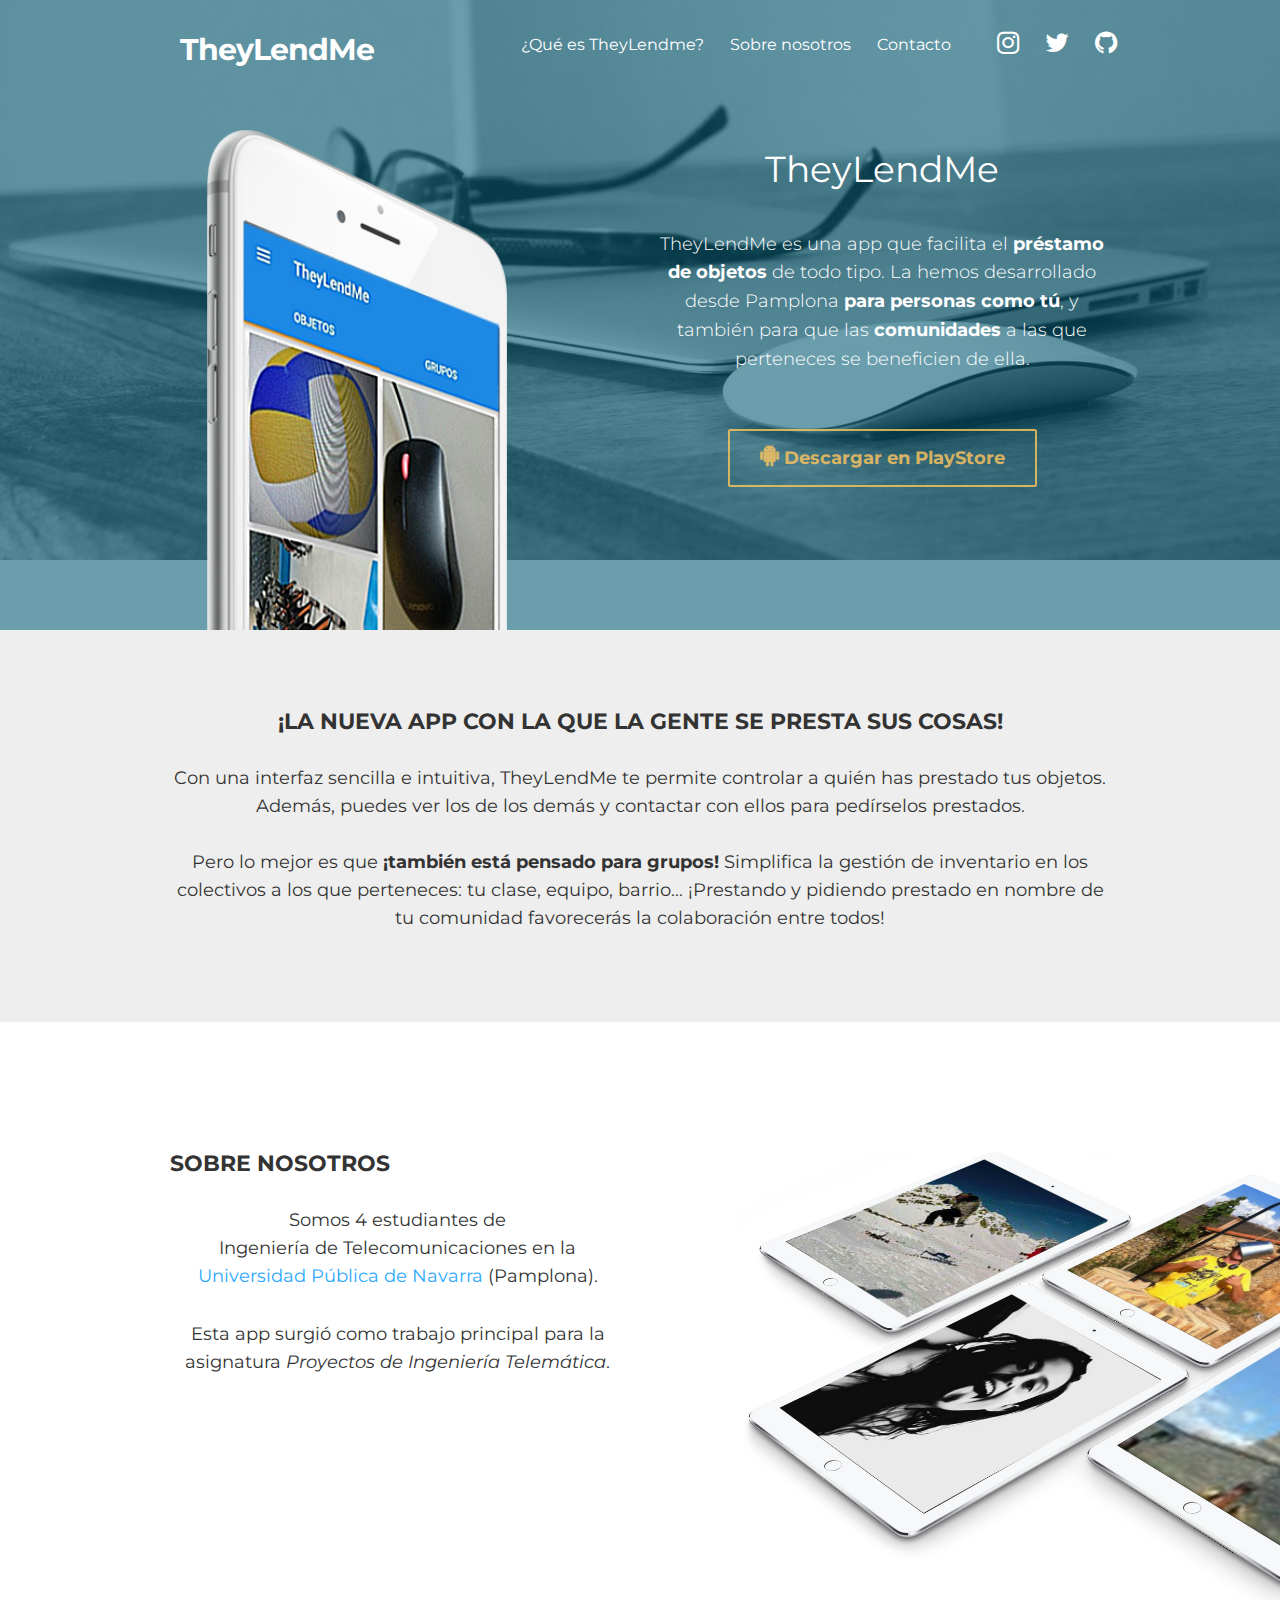
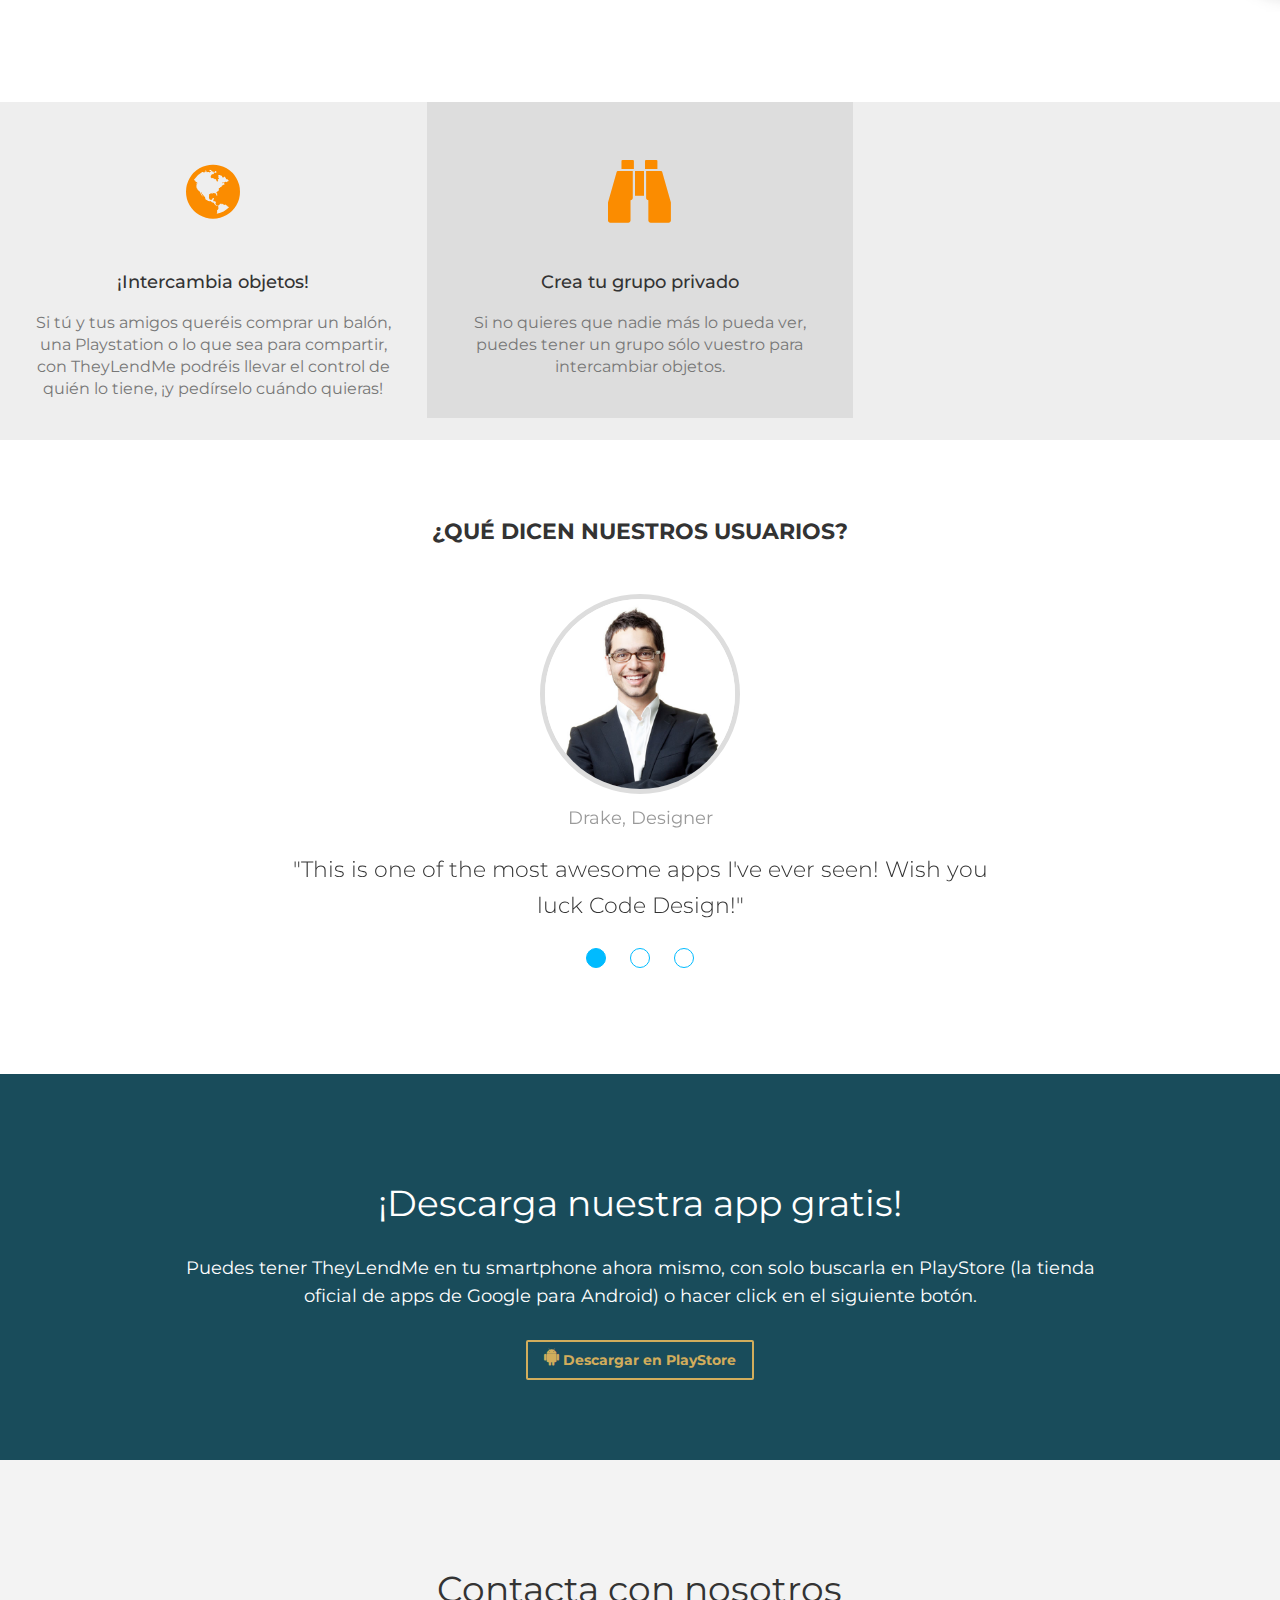
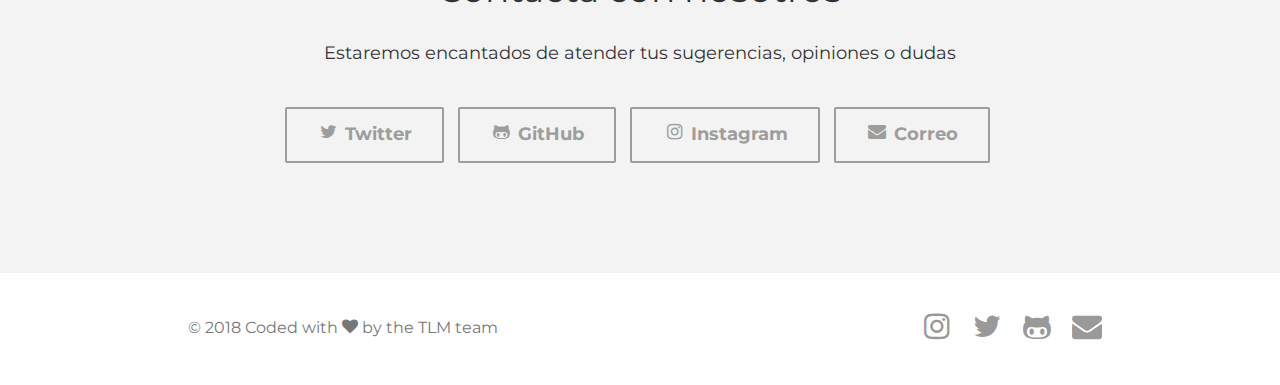
==== commit 241d4906: "errata" ====
--- a/index.html
+++ b/index.html
@@ -144,8 +144,8 @@
                             <i class="fa fa-globe"></i>
                         </div>
                         <div class="text">
-                            <h4>¡Intercabia objetos!</h4>
-                            <p>Si tienes un grupo de amigos y queréis comprar un balón, una Playstation o cualquier cosa que se os ocurra para compartir, con TheyLendMe podréis llevar el control de quién lo tiene y, ¡pedírselo cuándo quieras!</p>
+                            <h4>¡Intercambia objetos!</h4>
+                            <p>Si tú y tus amigos queréis comprar un balón, una Playstation o lo que sea para compartir, con TheyLendMe podréis llevar el control de quién lo tiene, ¡y pedírselo cuándo quieras!</p>
                         </div>
                     </div>
                 </div>
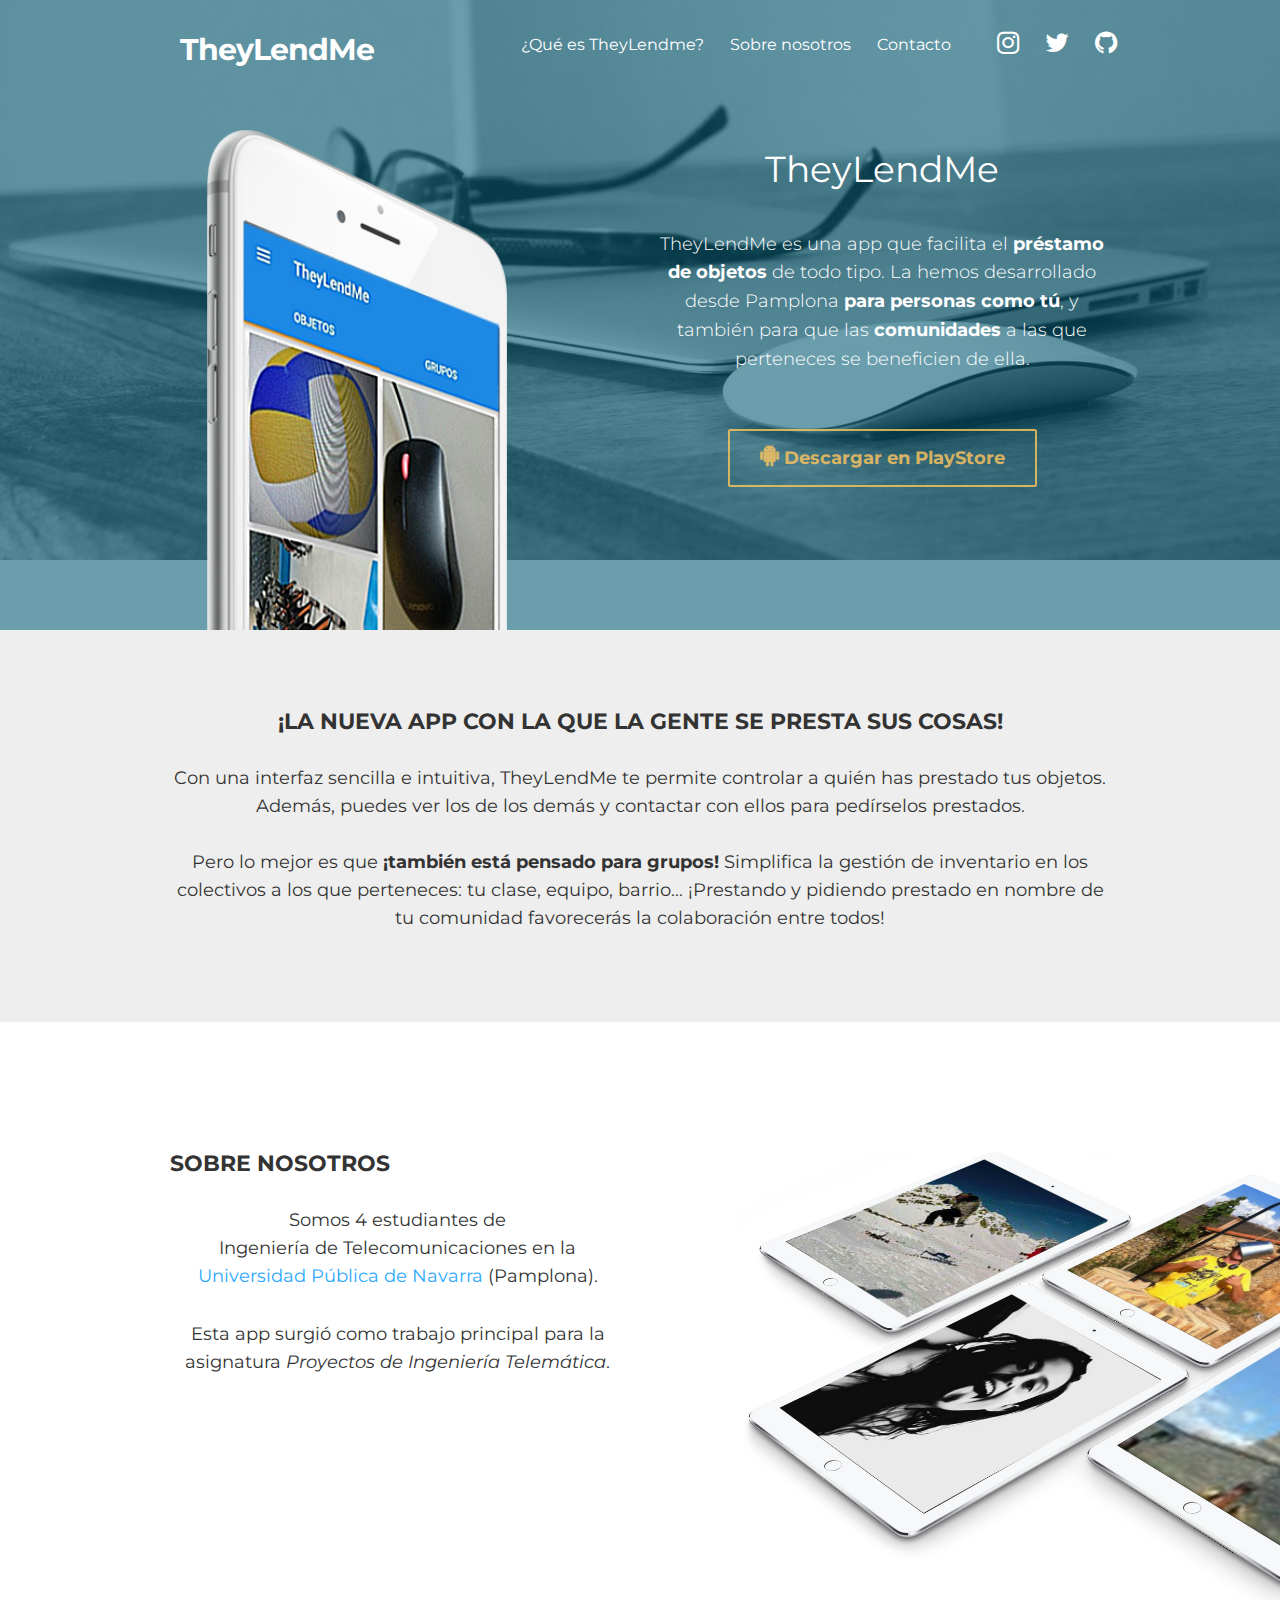
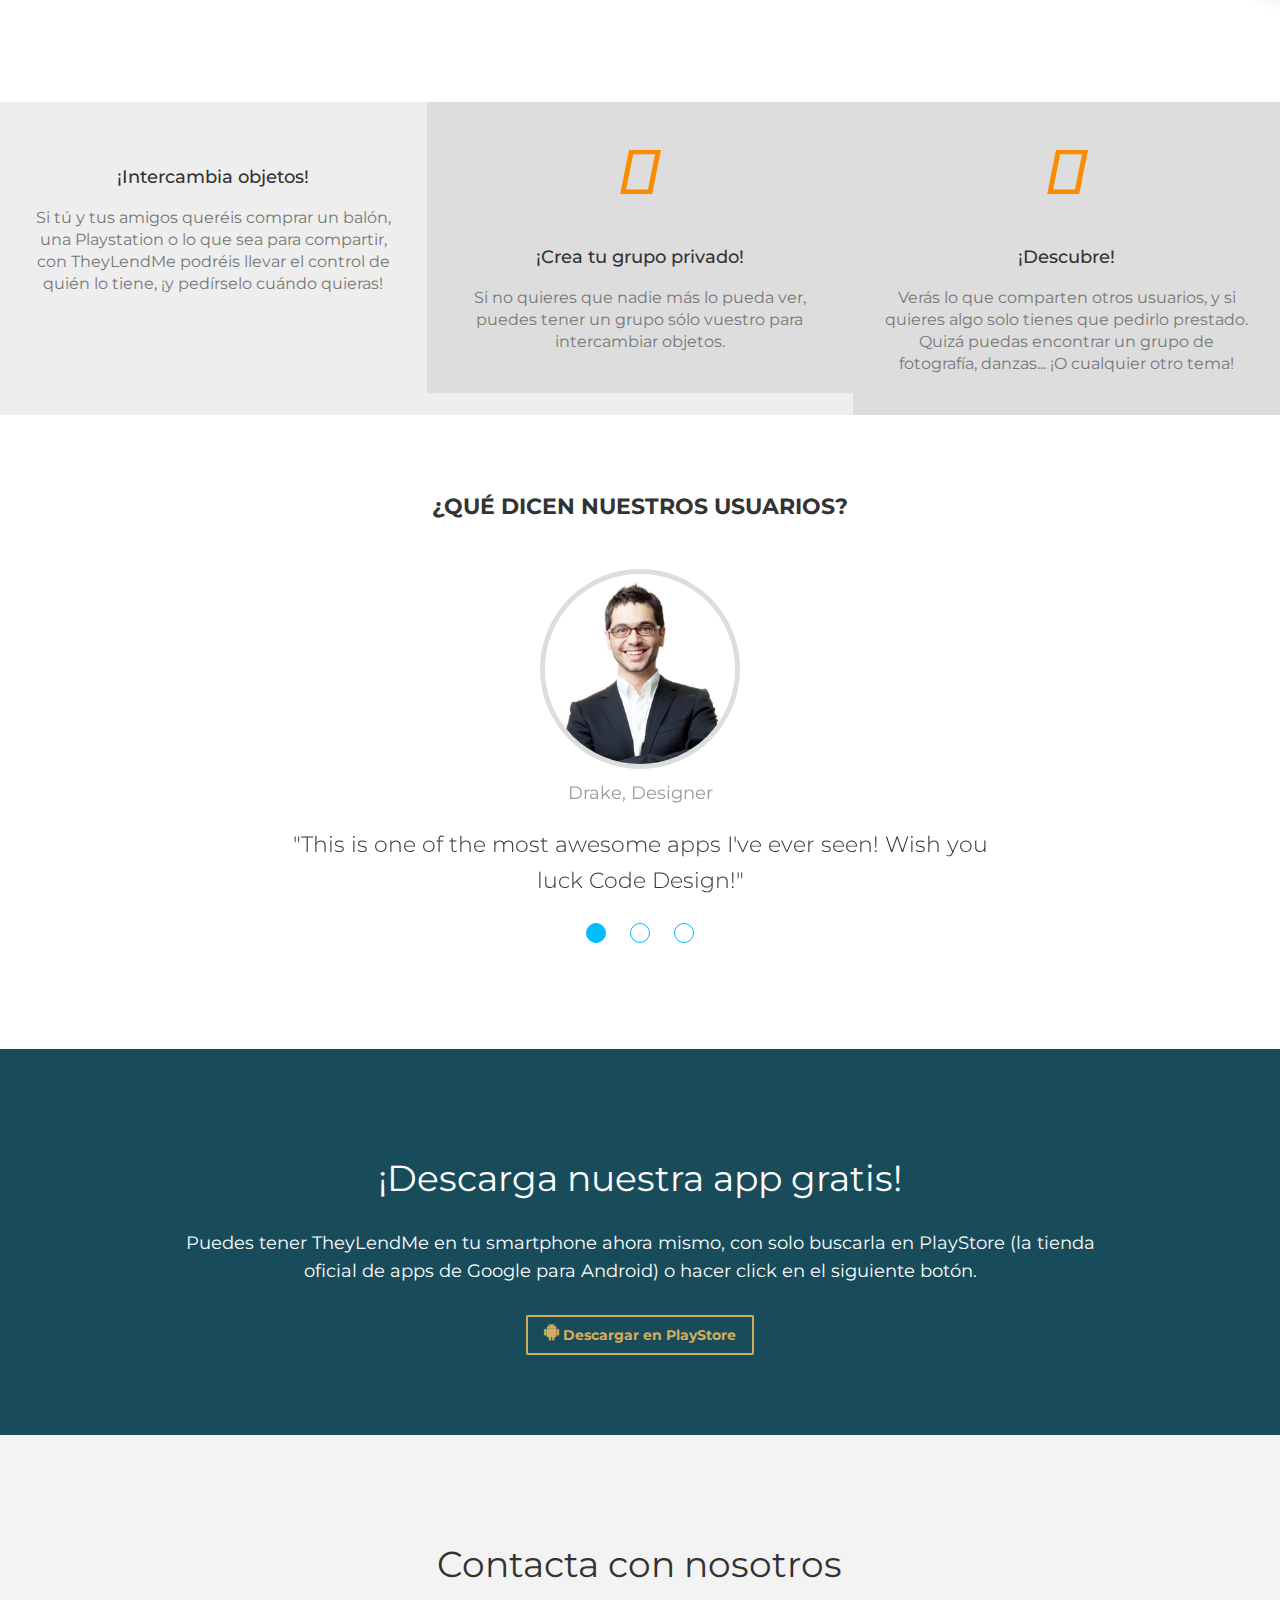
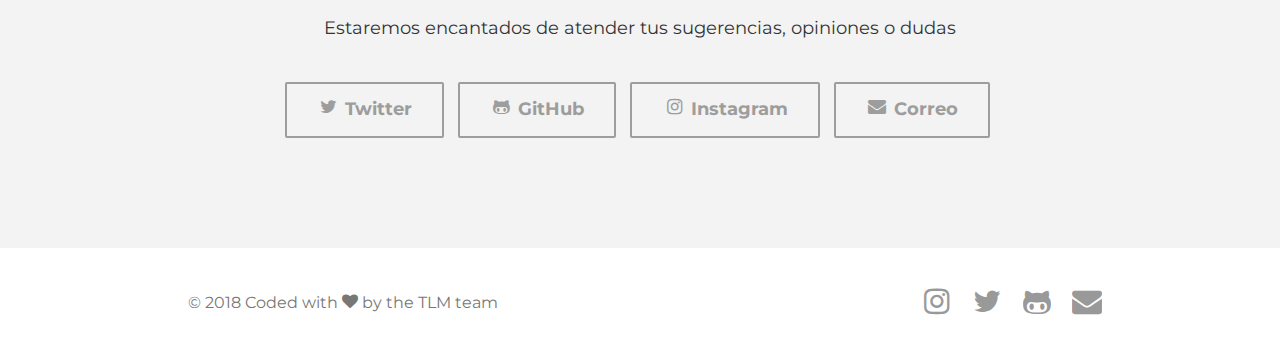
==== commit e683a092: "Update index.html" ====
--- a/index.html
+++ b/index.html
@@ -141,7 +141,7 @@
                 <div class="col-md-4 grayblock2">
                     <div class="card card-orange">
                         <div class="icon">
-                            <i class="fa fa-globe"></i>
+                            <i class="fas fa-sync-alt"></i>
                         </div>
                         <div class="text">
                             <h4>¡Intercambia objetos!</h4>
@@ -152,10 +152,19 @@
                 <div class="col-md-4 grayblock">
                     <div class="card card-orange">
                         <div class="icon">
-                            <i class="fa fa-binoculars"></i>
-                        </div>
-                        <h4>Crea tu grupo privado</h4>
+                            <i class="fas fa-users"></i>
+                        </div>
+                        <h4>¡Crea tu grupo privado!</h4>
                         <p>Si no quieres que nadie más lo pueda ver, puedes tener un grupo sólo vuestro para intercambiar objetos.</p>
+                    </div>
+		 </div>
+		 <div class="col-md-4 grayblock">
+                    <div class="card card-orange">
+                        <div class="icon">
+                            <i class="fas fa-binoculars"></i>
+                        </div>
+                        <h4>¡Descubre!</h4>
+                        <p>Verás lo que comparten otros usuarios, y si quieres algo solo tienes que pedirlo prestado.<br>Quizá puedas encontrar un grupo de fotografía, danzas... ¡O cualquier otro tema!</p>
                     </div>
 		 </div>
             </div>
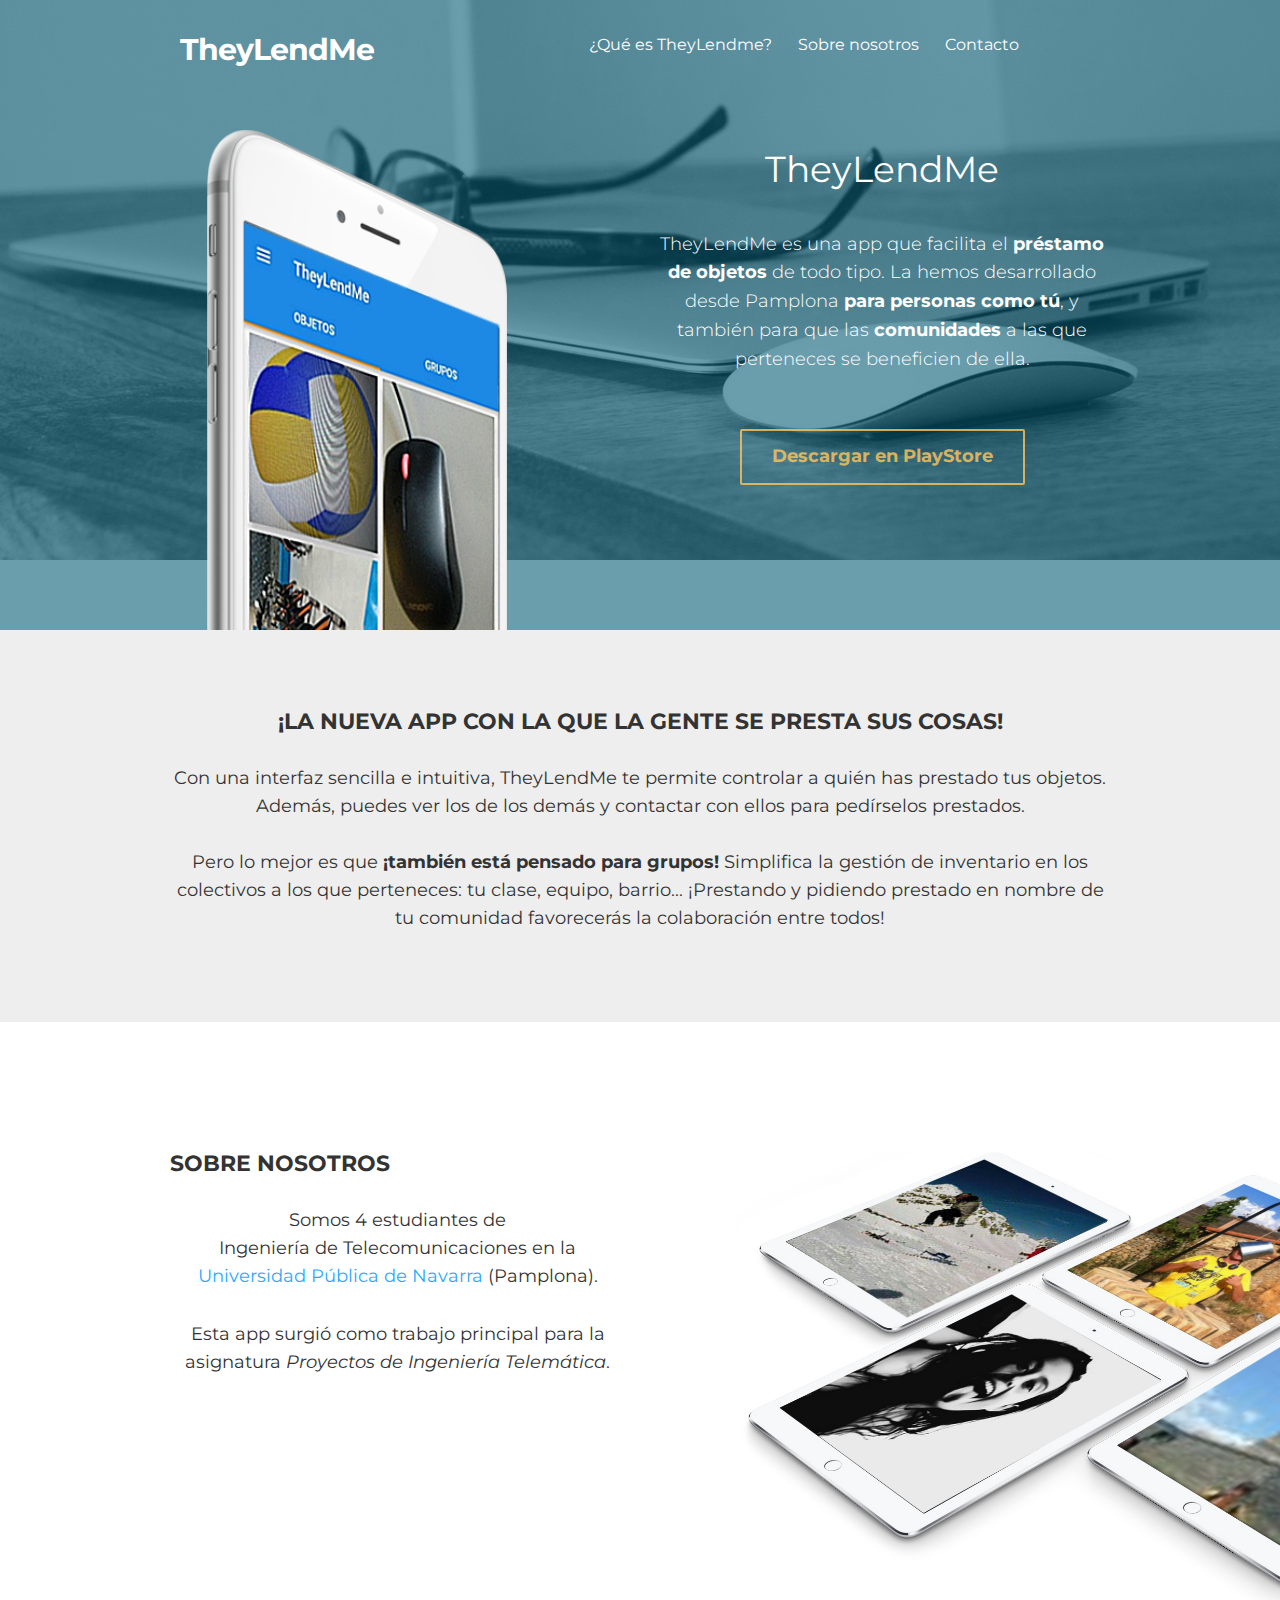
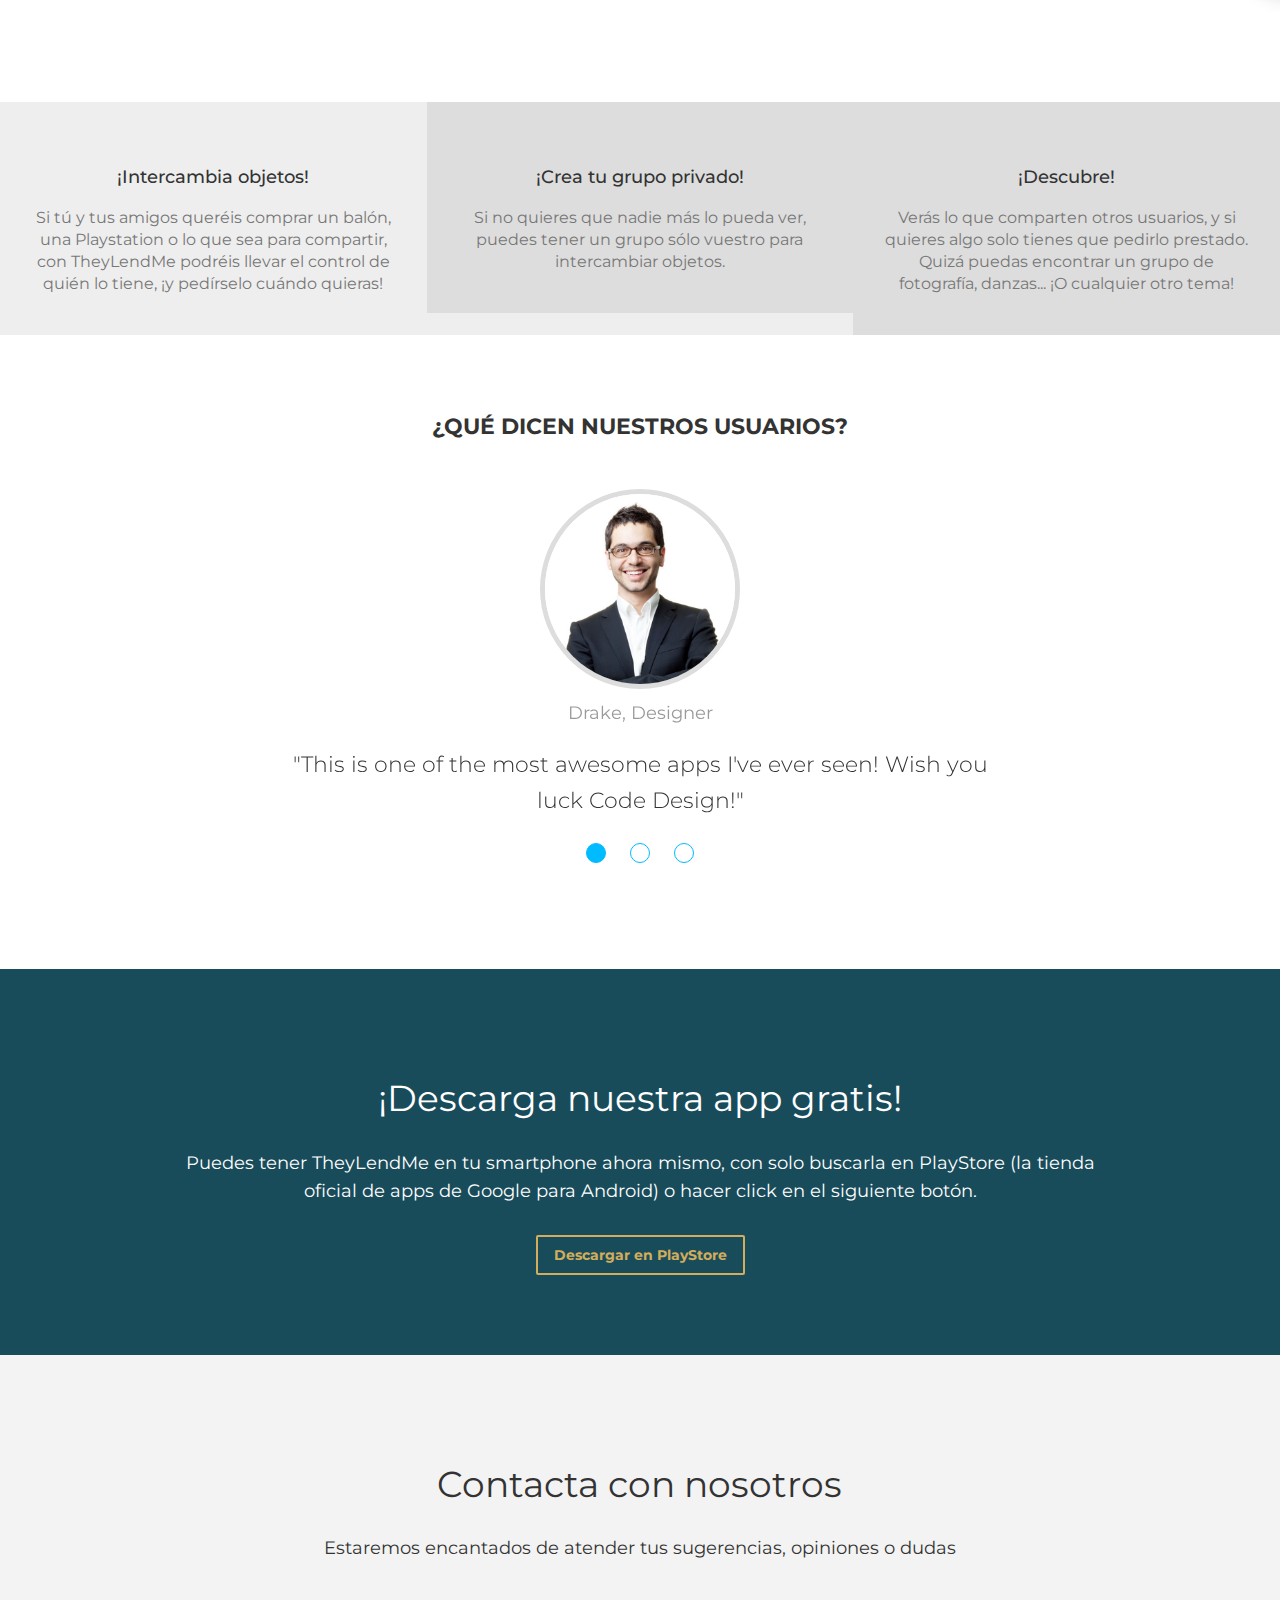
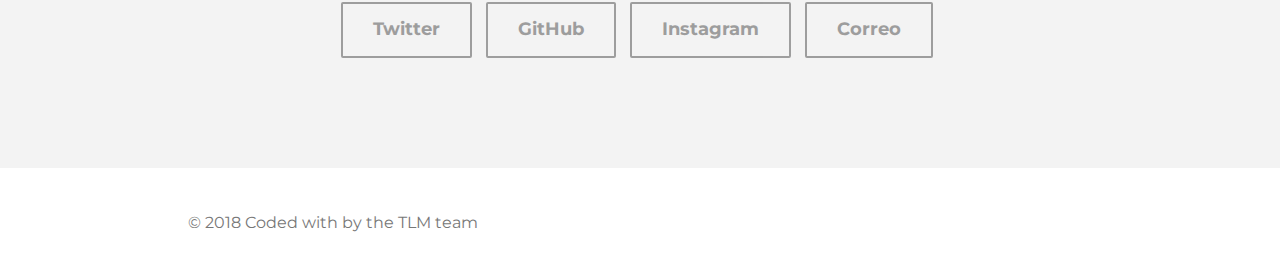
==== commit 3291a356: "done." ====
--- a/index.html
+++ b/index.html
@@ -1,17 +1,15 @@
 <!doctype html>
 <html lang="es">
 <head>
-	<meta charset="utf-8" />
-	<link rel="icon" type="image/png" href="img/favicon.ico">
-	<meta http-equiv="X-UA-Compatible" content="IE=edge,chrome=1" />
-	
-	<title>TheyLendMe</title>
-
-	<meta content='width=device-width, initial-scale=1.0, maximum-scale=1.0, user-scalable=0' name='viewport' />
+    <meta charset="utf-8" />
+    <link rel="icon" type="image/png" href="img/favicon.ico">
+    <meta http-equiv="X-UA-Compatible" content="IE=edge,chrome=1"/>
+    <title>TheyLendMe</title>
+    <meta content='width=device-width, initial-scale=1.0, maximum-scale=1.0, user-scalable=0' name='viewport' />
     <meta name="viewport" content="width=device-width" />
     <link href="css/bootstrap.css" rel="stylesheet" />
     <link href="css/landing-page.css" rel="stylesheet"/>
-    <link href="https://maxcdn.bootstrapcdn.com/font-awesome/4.2.0/css/font-awesome.min.css" rel="stylesheet">
+    <link rel="stylesheet" href="https://use.fontawesome.com/releases/v5.5.0/css/all.css" integrity="sha384-B4dIYHKNBt8Bc12p+WXckhzcICo0wtJAoU8YZTY5qE0Id1GSseTk6S+L3BlXeVIU" crossorigin="anonymous">
 </head>
 
 <body class="landing-page">
@@ -164,7 +162,7 @@
                             <i class="fas fa-binoculars"></i>
                         </div>
                         <h4>¡Descubre!</h4>
-                        <p>Verás lo que comparten otros usuarios, y si quieres algo solo tienes que pedirlo prestado.<br>Quizá puedas encontrar un grupo de fotografía, danzas... ¡O cualquier otro tema!</p>
+                        <p>Verás lo que comparten otros usuarios, y si quieres algo solo tienes que pedirlo prestado. Quizá puedas encontrar un grupo de fotografía, danzas... ¡O cualquier otro tema!</p>
                     </div>
 		 </div>
             </div>
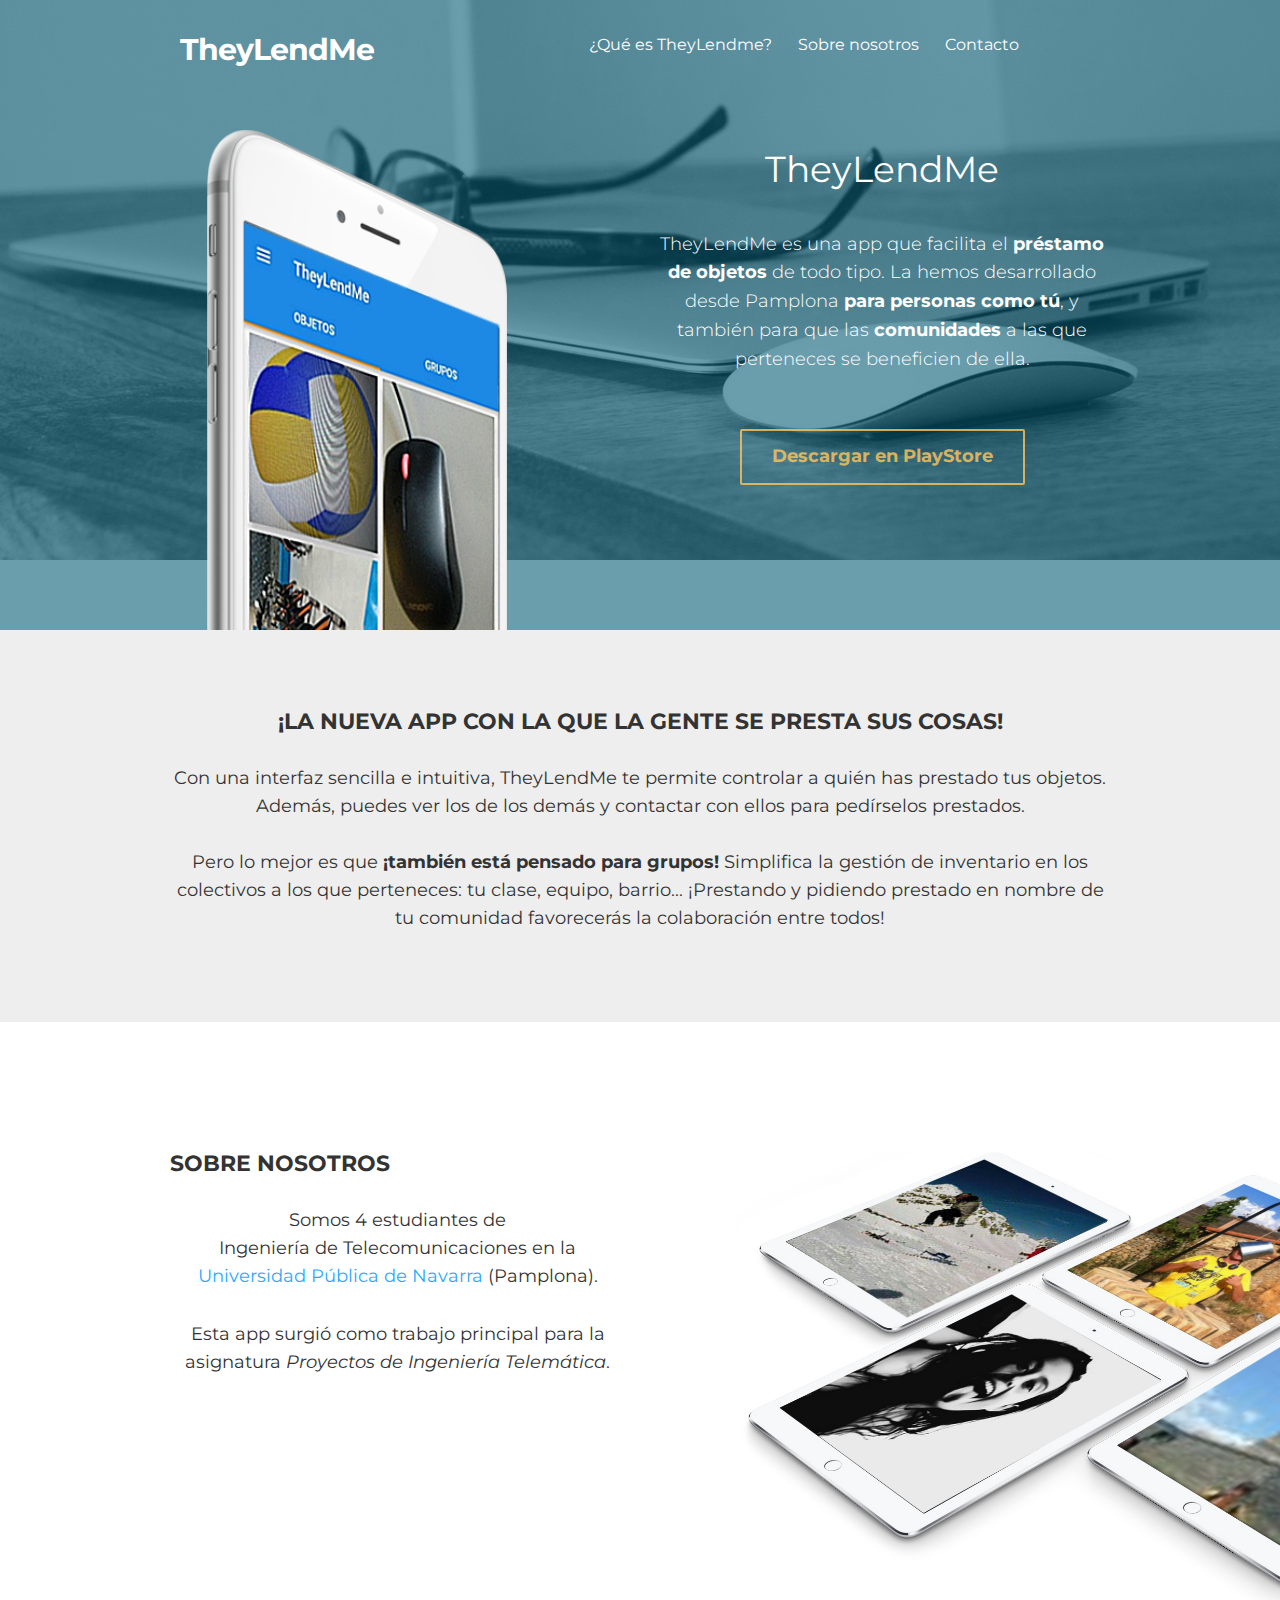
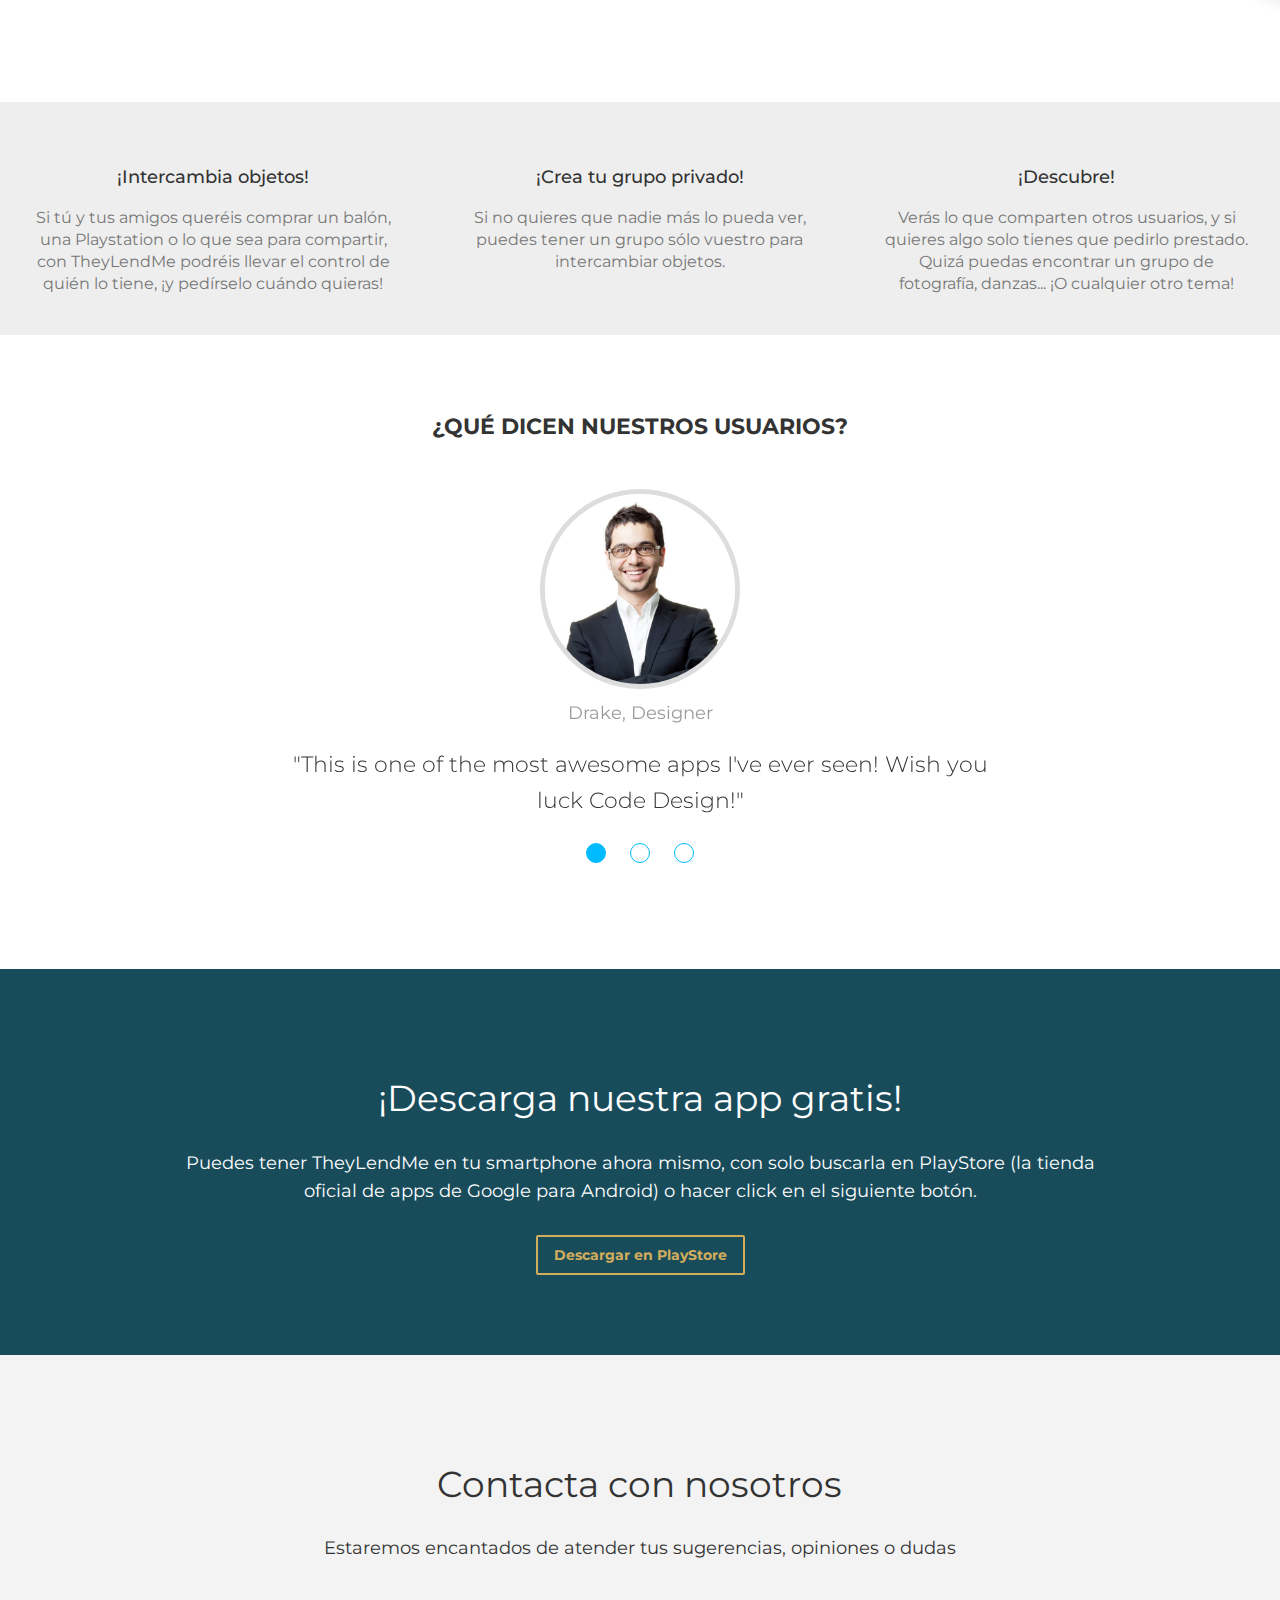
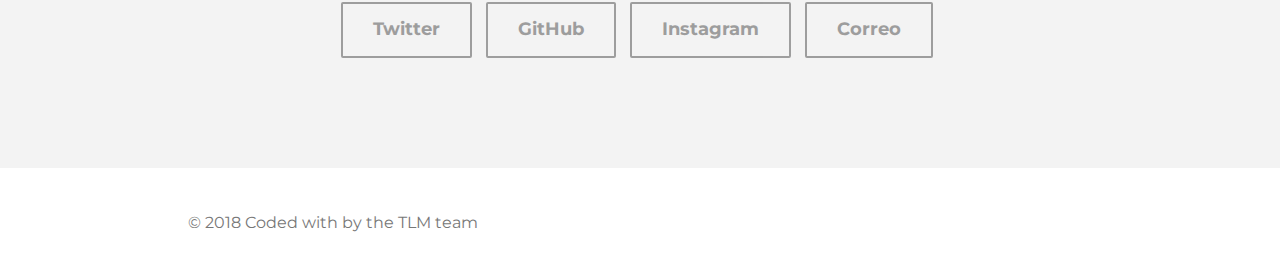
==== commit a363ab4c: "Update index.html" ====
--- a/index.html
+++ b/index.html
@@ -58,17 +58,17 @@
 
             <li>
                 <a href="https://instagram.com/theylendme"> 
-                    <i class="fa fa-instagram"></i>
+                    <i class="fab fa-instagram"></i>
                 </a>
             </li>
              <li>
                 <a href="https://twitter.com/theylendme"> 
-                    <i class="fa fa-twitter"></i>
+                    <i class="fab fa-twitter"></i>
                 </a>
             </li>
               <li>
                 <a href="https://github.com/theylendme"> 
-                    <i class="fa fa-github"></i>
+                    <i class="fab fa-github"></i>
                 </a>
             </li>
        </ul>
@@ -96,7 +96,7 @@
                     <div class="buttons" style="text-align: center;">
                         <a href="https://play.google.com/store/apps/details?id=com.TheyLendMe.tlm">
                             <button class="btn btn-success btn-lg">
-                                <i class="fa fa-lg fa-android"></i> Descargar en PlayStore
+                                <i class="fab fa-android"></i> Descargar en PlayStore
                             </button>
                         </a>
                     </div>
@@ -147,7 +147,7 @@
                         </div>
                     </div>
                 </div>
-                <div class="col-md-4 grayblock">
+                <div class="col-md-4 grayblock2">
                     <div class="card card-orange">
                         <div class="icon">
                             <i class="fas fa-users"></i>
@@ -156,7 +156,7 @@
                         <p>Si no quieres que nadie más lo pueda ver, puedes tener un grupo sólo vuestro para intercambiar objetos.</p>
                     </div>
 		 </div>
-		 <div class="col-md-4 grayblock">
+		 <div class="col-md-4 grayblock2">
                     <div class="card card-orange">
                         <div class="icon">
                             <i class="fas fa-binoculars"></i>
@@ -225,7 +225,7 @@
                 <h2>¡Descarga nuestra app gratis!</h2>
                 <p>Puedes tener TheyLendMe en tu smartphone ahora mismo, con solo buscarla en PlayStore (la tienda oficial de apps de Google para Android) o hacer click en el siguiente botón.</p><br>
                 <a href="https://play.google.com/store/apps/details?id=com.TheyLendMe.tlm" class="btn btn-success">
-                    <i class="fa fa-lg fa-android"></i> <b>Descargar en PlayStore</b>
+                    <i class="fab fa-android"></i> <b>Descargar en PlayStore</b>
                 </a>
                 </div>
             </div>
@@ -240,16 +240,16 @@
                 <p>Estaremos encantados de atender tus sugerencias, opiniones o dudas</p>
                 <ul class="list-inline banner-social-buttons">
                     <li>
-                        <a href="https://twitter.com/theylendme" class="btn btn-default btn-lg"><i class="fa fa-twitter fa-fw"></i> <span class="network-name">Twitter</span></a>
+                        <a href="https://twitter.com/theylendme" class="btn btn-default btn-lg"><i class="fab fa-twitter fa-fw"></i> <span class="network-name">Twitter</span></a>
                     </li>
                     <li>
-                        <a href="https://github.com/theylendme" class="btn btn-default btn-lg"><i class="fa fa-github-alt fa-fw"></i> <span class="network-name">GitHub</span></a>
+                        <a href="https://github.com/theylendme" class="btn btn-default btn-lg"><i class="fab fa-github-alt fa-fw"></i> <span class="network-name">GitHub</span></a>
                     </li>
                     <li>
-                        <a href="https://instagram.com/theylendme" class="btn btn-default btn-lg"><i class="fa fa-instagram fa-fw"></i> <span class="network-name">Instagram</span></a>
+                        <a href="https://instagram.com/theylendme" class="btn btn-default btn-lg"><i class="fab fa-instagram fa-fw"></i> <span class="network-name">Instagram</span></a>
                     </li>
                     <li>
-                        <a href="mailto:theylendme@pm.me" class="btn btn-default btn-lg"><i class="fa fa-envelope fa-fw"></i> <span class="network-name">Correo</span></a>
+                        <a href="mailto:theylendme@pm.me" class="btn btn-default btn-lg"><i class="fas fa-envelope fa-fw"></i> <span class="network-name">Correo</span></a>
                     </li>
                 </ul>
             </div>
@@ -260,14 +260,14 @@
     <footer class="footer">
         <div class="container">
             <nav class="pull-left copyright">
-                &copy; 2018 Coded with <i class="fa fa-heart"></i> by the TLM team</a>
+                &copy; 2018 Coded with <i class="fas fa-heart"></i> by the TLM team</a>
             </nav>
             <div class="social-area pull-right">
-                    <a href="https://instagram.com/theylendme" class="btn btn-social btn-simple"><i class="fa fa-instagram fa-fw"></i> <span class="network-name"></span></a>
-                    <a href="https://twitter.com/theylendme" class="btn btn-social btn-simple"><i class="fa fa-twitter fa-fw"></i> <span class="network-name"></span></a>
-                    <a href="https://github.com/theylendme" class="btn btn-social btn-simple"><i class="fa fa-github-alt fa-fw"></i> <span class="network-name"></span></a>
+                    <a href="https://instagram.com/theylendme" class="btn btn-social btn-simple"><i class="fab fa-instagram fa-fw"></i> <span class="network-name"></span></a>
+                    <a href="https://twitter.com/theylendme" class="btn btn-social btn-simple"><i class="fab fa-twitter fa-fw"></i> <span class="network-name"></span></a>
+                    <a href="https://github.com/theylendme" class="btn btn-social btn-simple"><i class="fab fa-github-alt fa-fw"></i> <span class="network-name"></span></a>
                     <span class="network-name"></span></a>
-                    <a href="mailto:theylendme@pm.me" class="btn btn-social btn-simple"><i class="fa fa-envelope fa-fw"></i> <span class="network-name"></span></a>
+                    <a href="mailto:theylendme@pm.me" class="btn btn-social btn-simple"><i class="fas fa-envelope fa-fw"></i> <span class="network-name"></span></a>
             </div>
         </div>
     </footer>
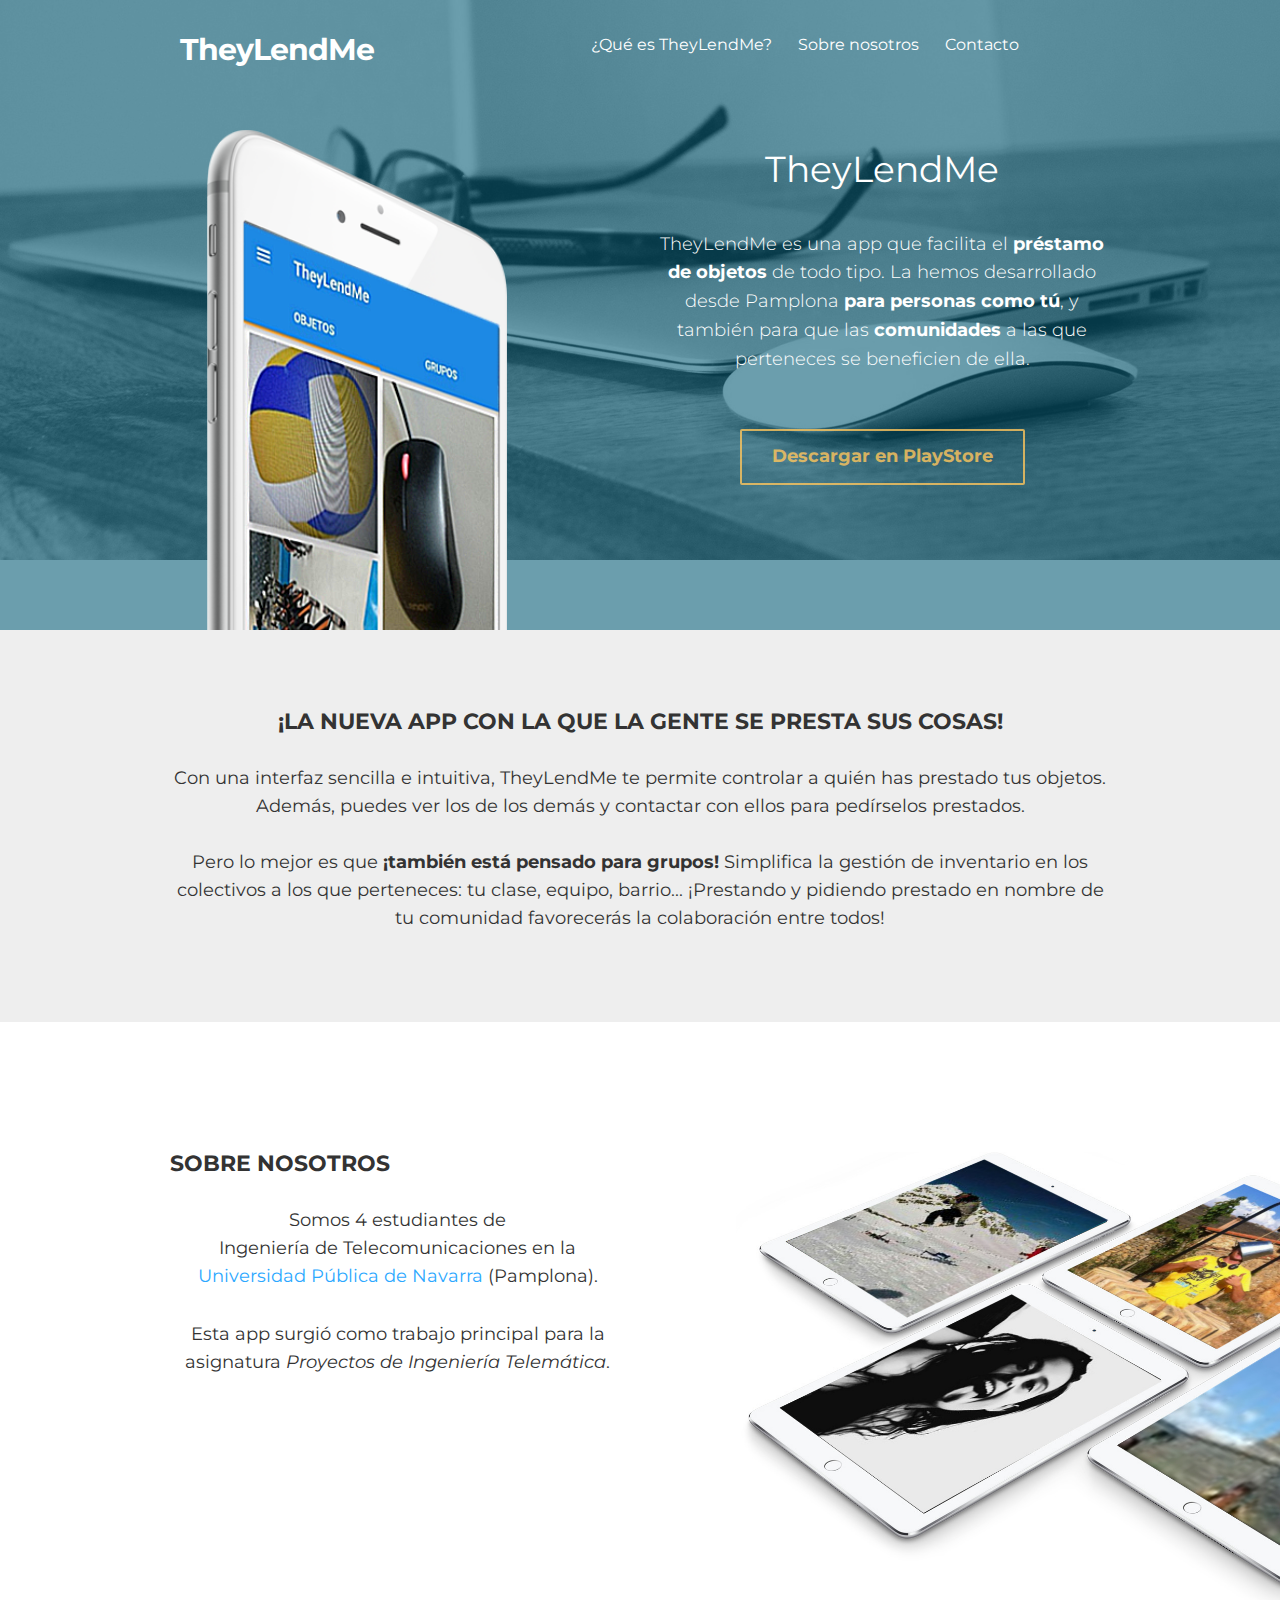
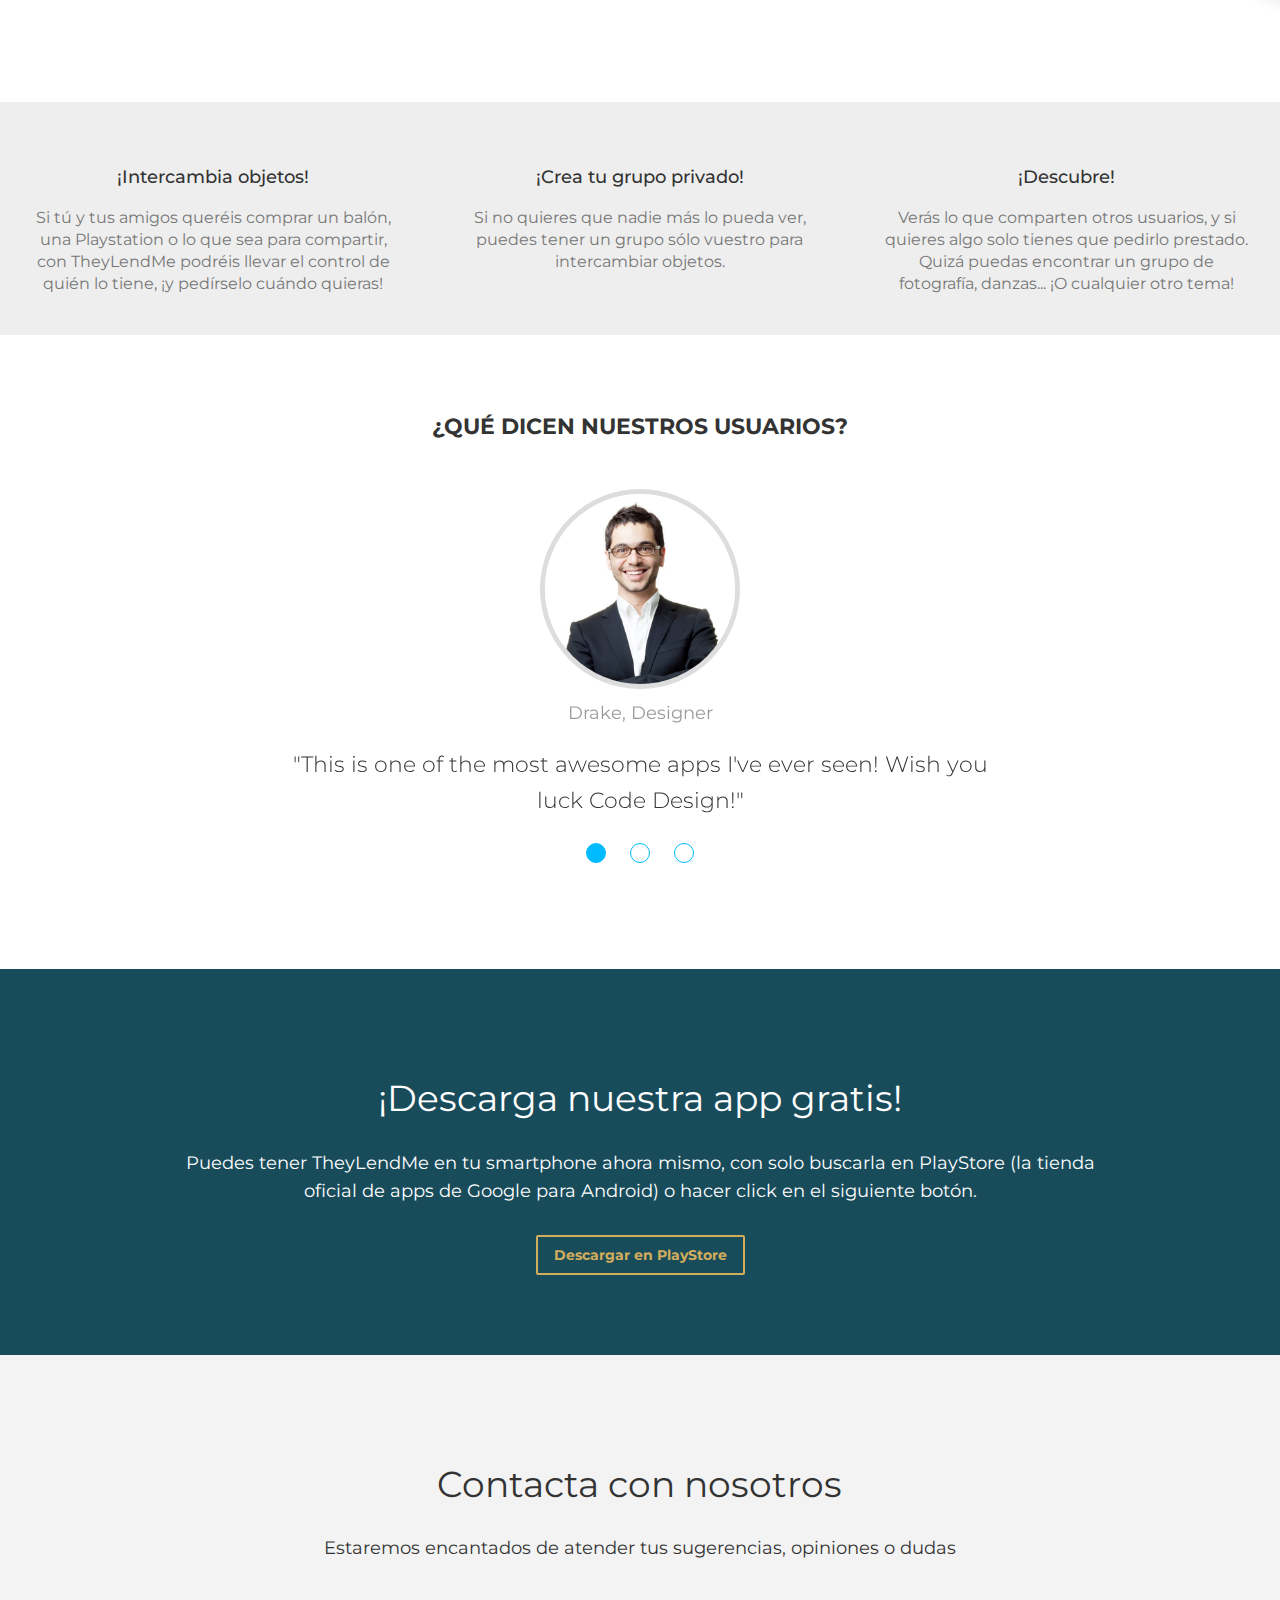
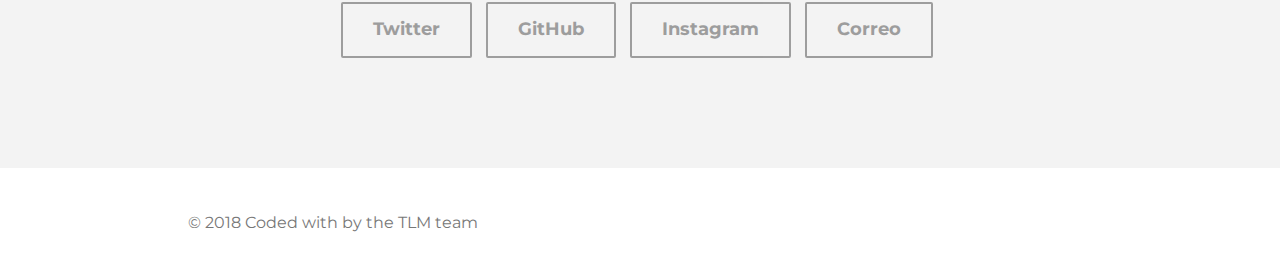
==== commit a59c6b8f: "Update index.html" ====
--- a/index.html
+++ b/index.html
@@ -42,7 +42,7 @@
 
               <li>
                   <a href="#que-es">
-                      ¿Qué es TheyLendme?
+                      ¿Qué es TheyLendMe?
                   </a>
               </li>
               <li>
--- a/css/landing-page.css
+++ b/css/landing-page.css
@@ -1,4 +1,4 @@
-@import url(http://fonts.googleapis.com/css?family=Montserrat:400,700);
+@import url(https://fonts.googleapis.com/css?family=Montserrat:400,700);
 /*           Font Smoothing      */
 h1, .h1, h2, .h2, h3, .h3, h4, .h4, h5, .h5, h6, .h6, p, .navbar, .brand, .btn-simple, a, .td-name, td {
   -moz-osx-font-smoothing: grayscale;
@@ -1440,4 +1440,4 @@
   ul.banner-social-buttons li:last-child {
     margin-bottom: 0;
 
-  }+  }
